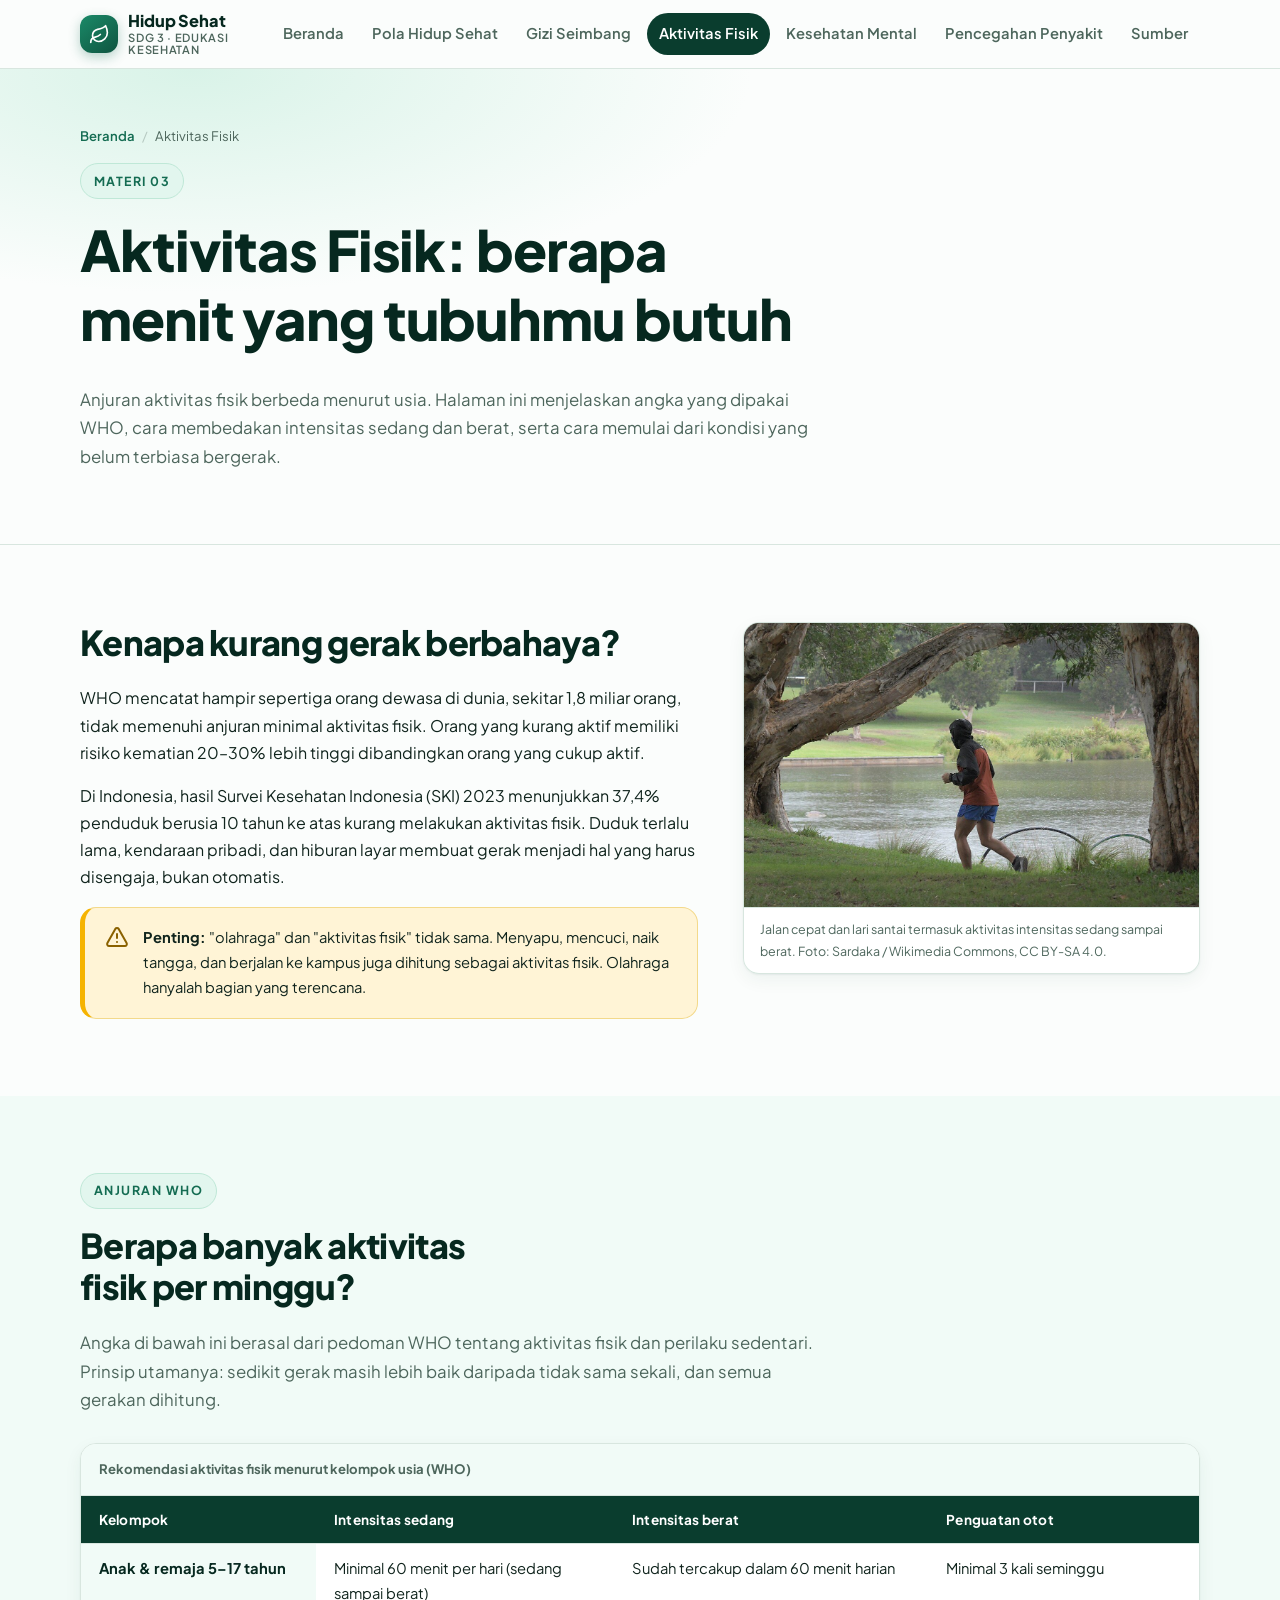
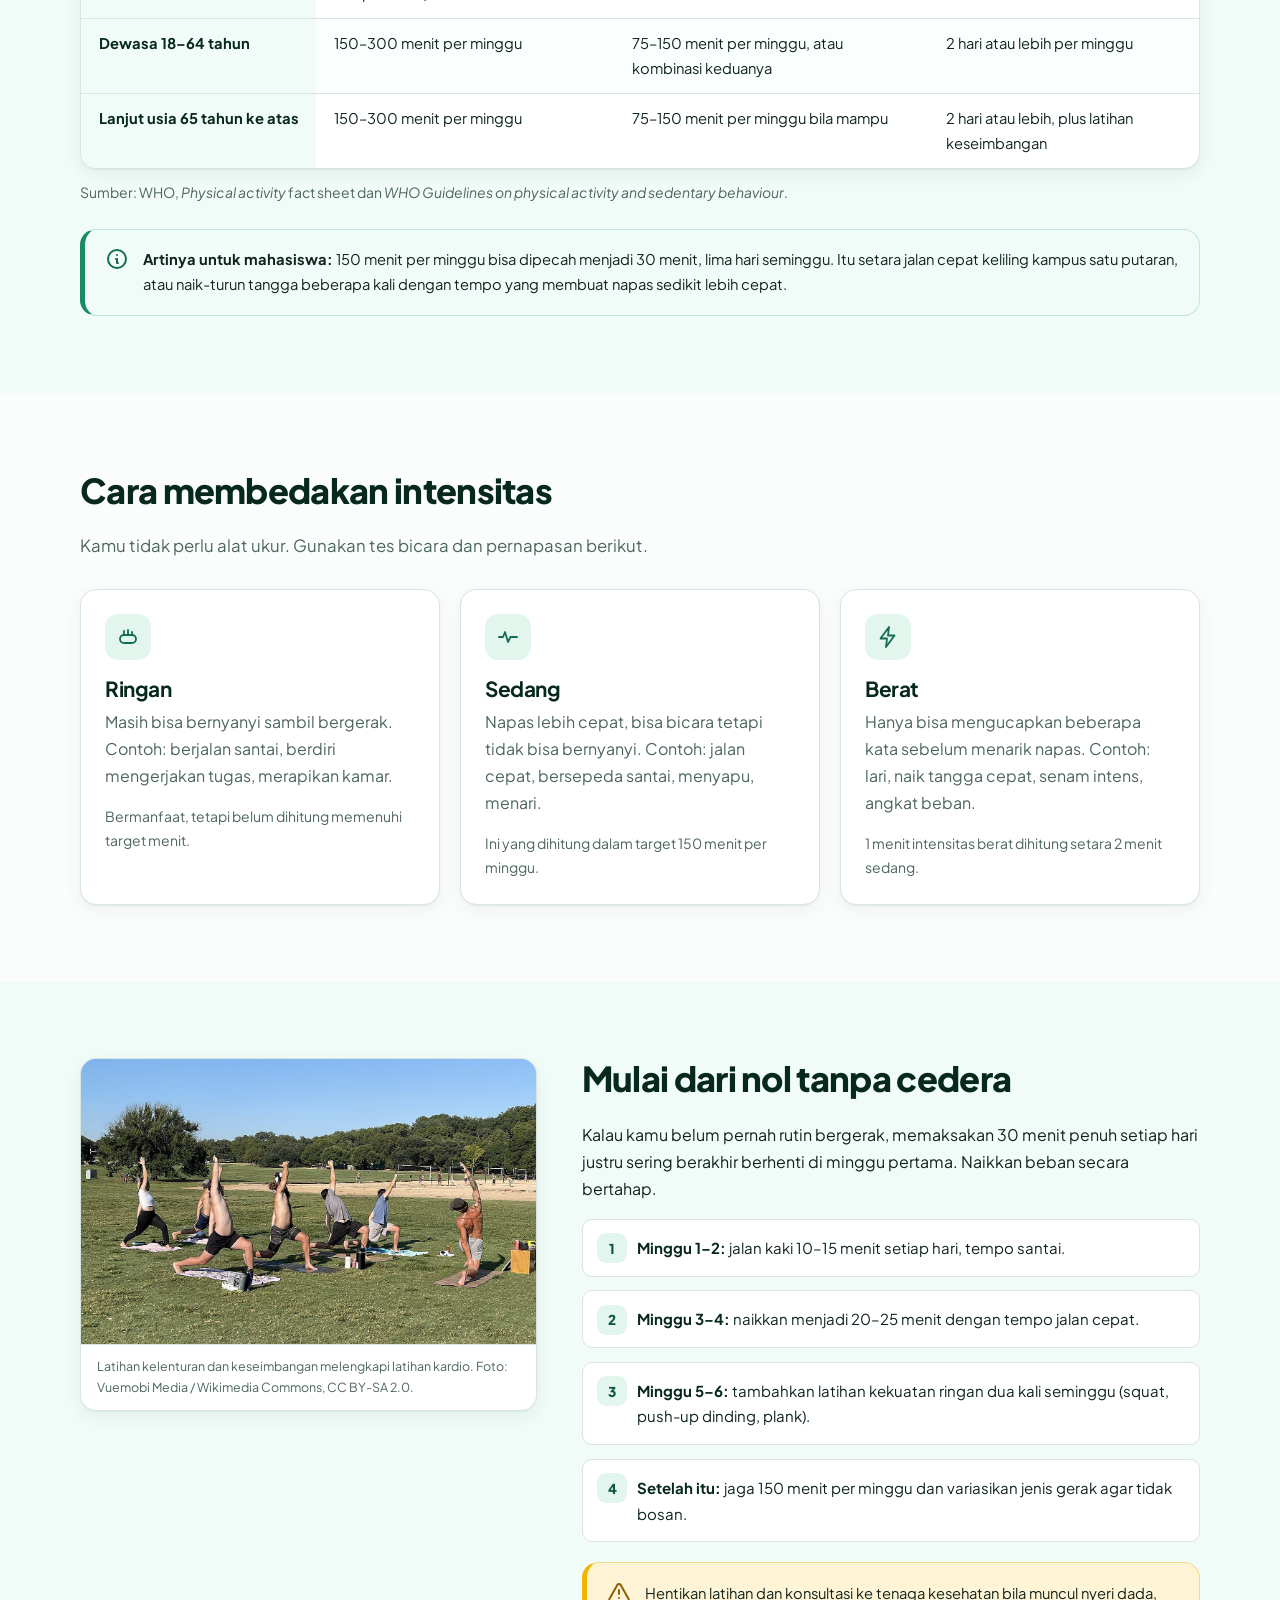
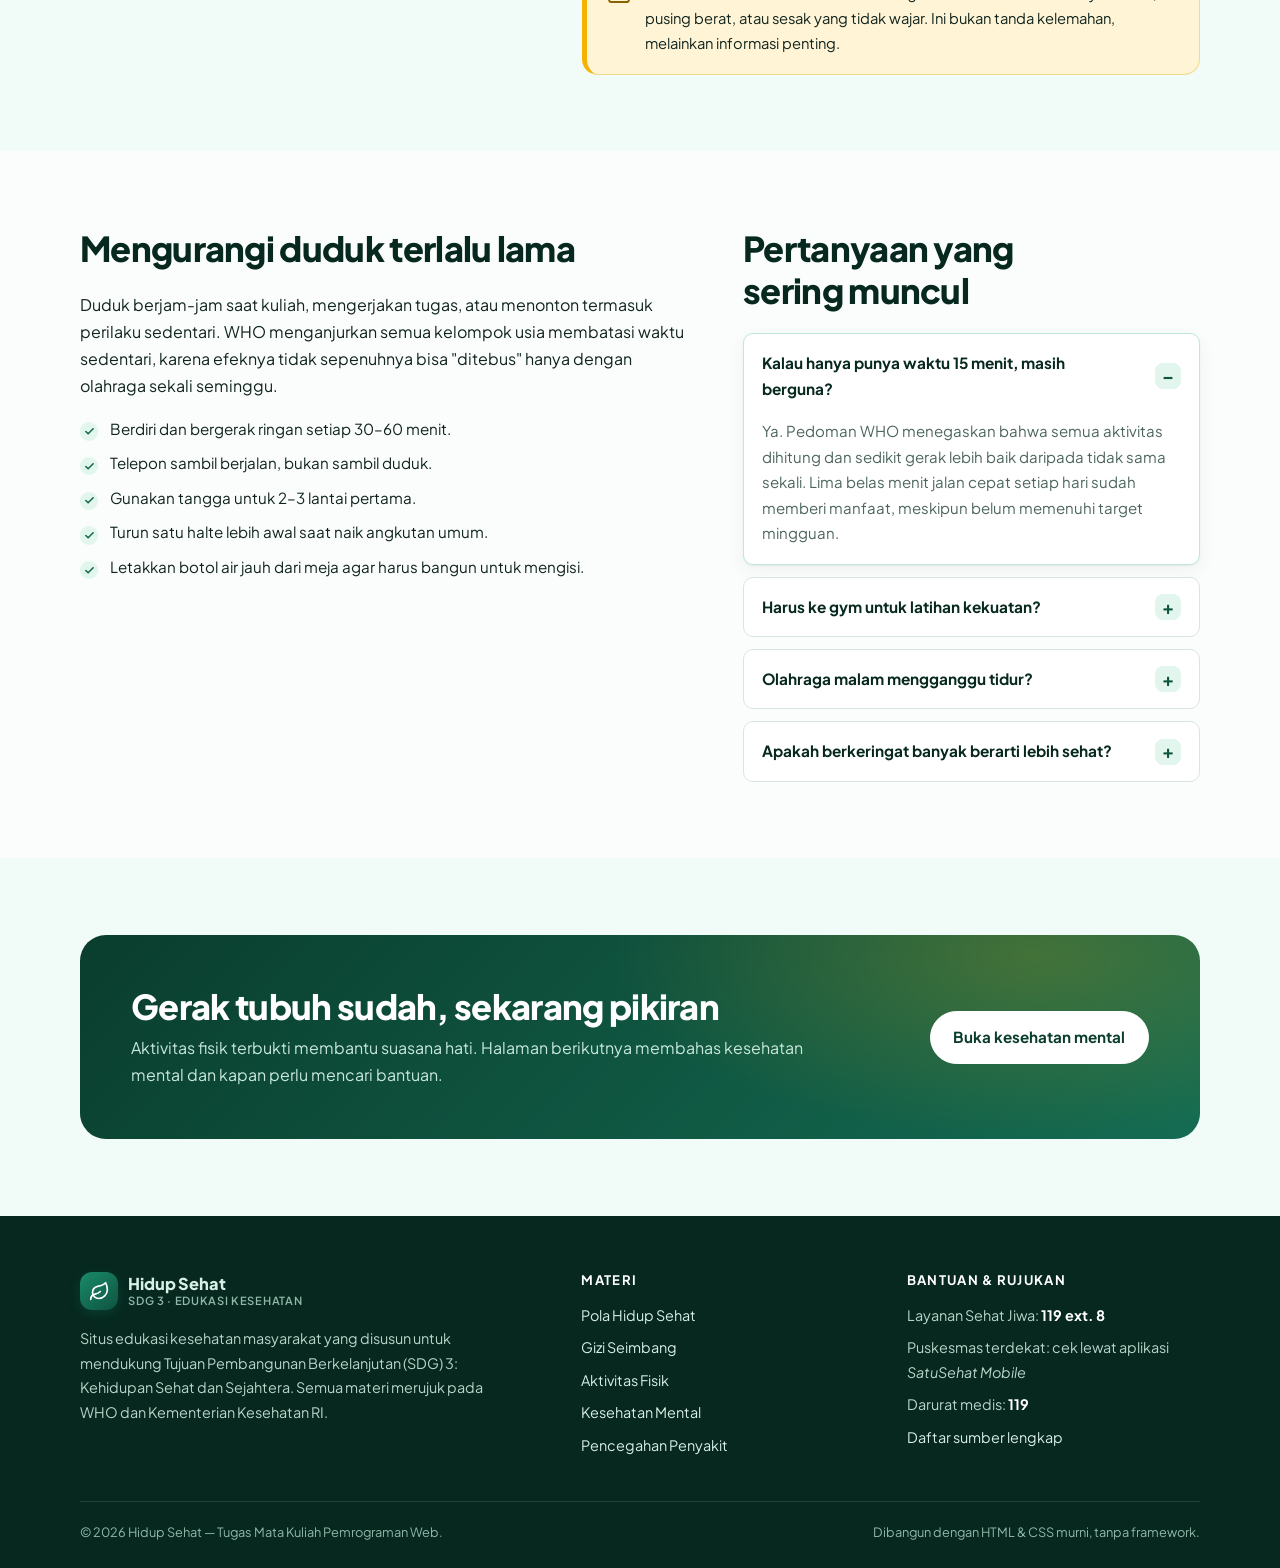
==== aktivitas-fisik.html @ 93ea7c80 "feat: website edukasi kesehatan SDG 3 (7 halaman, HTML+CSS murni)" ====
<!DOCTYPE html>
<html lang="id">
<head>
  <meta charset="utf-8">
  <meta name="viewport" content="width=device-width, initial-scale=1">
  <title>Aktivitas Fisik — Anjuran WHO per Kelompok Usia | Hidup Sehat</title>
  <meta name="description" content="Anjuran aktivitas fisik WHO: 150 menit intensitas sedang per minggu untuk dewasa, 60 menit sehari untuk remaja, cara membedakan intensitas, dan tips mengurangi duduk lama.">
  <meta name="author" content="Kadek Lyradelia Pracili">
  <meta name="theme-color" content="#0a3d2e">
  <link rel="icon" href="assets/favicon.svg" type="image/svg+xml">
  <link rel="preconnect" href="https://fonts.googleapis.com">
  <link rel="preconnect" href="https://fonts.gstatic.com" crossorigin>
  <link href="https://fonts.googleapis.com/css2?family=Plus+Jakarta+Sans:wght@400;600;700;800&display=swap" rel="stylesheet">
  <link rel="stylesheet" href="css/style.css">
</head>
<body>
  <a class="skip-link" href="#konten-utama">Lewati ke konten utama</a>

  <header class="situs-header">
    <div class="container nav">
      <a class="logo" href="index.html">
        <span class="logo-mark"><svg viewBox="0 0 24 24" fill="none" stroke="currentColor" stroke-width="1.9" stroke-linecap="round" stroke-linejoin="round" aria-hidden="true"><path d="M11 20A7 7 0 0 1 9.8 6.1C15.5 5 17 4.48 19 2c1 2 2 4.18 2 8 0 5.5-4.78 10-10 10Z"/><path d="M2 21c0-3 1.85-5.36 5.08-6C9.5 14.52 12 13 13 12"/></svg></span>
        <span>Hidup Sehat<small>SDG 3 · Edukasi Kesehatan</small></span>
      </a>

      <button class="nav-toggle" type="button" aria-expanded="false" aria-controls="menu-utama">
        <svg viewBox="0 0 24 24" fill="none" stroke="currentColor" stroke-width="2" stroke-linecap="round" aria-hidden="true"><path d="M4 7h16M4 12h16M4 17h16"/></svg>
        Menu
      </button>

      <nav aria-label="Navigasi utama">
        <ul class="nav-menu" id="menu-utama">
        <li><a href="index.html">Beranda</a></li>
        <li><a href="pola-hidup-sehat.html">Pola Hidup Sehat</a></li>
        <li><a href="gizi-seimbang.html">Gizi Seimbang</a></li>
        <li><a href="aktivitas-fisik.html" aria-current="page">Aktivitas Fisik</a></li>
        <li><a href="kesehatan-mental.html">Kesehatan Mental</a></li>
        <li><a href="pencegahan-penyakit.html">Pencegahan Penyakit</a></li>
        <li><a href="sumber.html">Sumber</a></li>
        </ul>
      </nav>
    </div>
  </header>

  <main id="konten-utama">
    <section class="kepala-halaman">
      <div class="container">
        <ol class="remah">
          <li><a href="index.html">Beranda</a></li>
          <li>Aktivitas Fisik</li>
        </ol>
        <span class="eyebrow">Materi 03</span>
        <h1>Aktivitas Fisik: berapa menit yang tubuhmu butuh</h1>
        <p class="pimpin">Anjuran aktivitas fisik berbeda menurut usia. Halaman ini menjelaskan angka yang dipakai WHO, cara membedakan intensitas sedang dan berat, serta cara memulai dari kondisi yang belum terbiasa bergerak.</p>
      </div>
    </section>

    <section class="bagian">
      <div class="container dua-kolom">
        <div>
          <h2>Kenapa kurang gerak berbahaya?</h2>
          <p>
            WHO mencatat hampir sepertiga orang dewasa di dunia, sekitar 1,8 miliar
            orang, tidak memenuhi anjuran minimal aktivitas fisik. Orang yang kurang
            aktif memiliki risiko kematian 20&ndash;30% lebih tinggi dibandingkan
            orang yang cukup aktif.
          </p>
          <p>
            Di Indonesia, hasil Survei Kesehatan Indonesia (SKI) 2023 menunjukkan
            37,4% penduduk berusia 10 tahun ke atas kurang melakukan aktivitas
            fisik. Duduk terlalu lama, kendaraan pribadi, dan hiburan layar membuat
            gerak menjadi hal yang harus disengaja, bukan otomatis.
          </p>
          <div class="catatan">
            <span class="catatan-ikon">
              <svg viewBox="0 0 24 24" fill="none" stroke="currentColor" stroke-width="2" stroke-linecap="round" stroke-linejoin="round" aria-hidden="true"><path d="M12 9v4M12 17h.01"/><path d="M10.3 3.9 2.4 18a2 2 0 0 0 1.7 3h15.8a2 2 0 0 0 1.7-3L13.7 3.9a2 2 0 0 0-3.4 0Z"/></svg>
            </span>
            <div>
              <p><strong>Penting:</strong> "olahraga" dan "aktivitas fisik" tidak
              sama. Menyapu, mencuci, naik tangga, dan berjalan ke kampus juga
              dihitung sebagai aktivitas fisik. Olahraga hanyalah bagian yang
              terencana.</p>
            </div>
          </div>
        </div>
        <figure class="gambar-konten">
          <img src="assets/img/aktivitas-hero.jpg" width="1280" height="861" loading="lazy"
               alt="Seorang pelari melintasi jalur taman yang dikelilingi pepohonan">
          <figcaption>Jalan cepat dan lari santai termasuk aktivitas intensitas sedang sampai berat. Foto: Sardaka / Wikimedia Commons, CC BY-SA 4.0.</figcaption>
        </figure>
      </div>
    </section>

    <section class="bagian bagian-alt">
      <div class="container">
        <span class="eyebrow">Anjuran WHO</span>
        <h2 style="max-width:26ch;">Berapa banyak aktivitas fisik per minggu?</h2>
        <p class="pimpin">Angka di bawah ini berasal dari pedoman WHO tentang
        aktivitas fisik dan perilaku sedentari. Prinsip utamanya: sedikit gerak
        masih lebih baik daripada tidak sama sekali, dan semua gerakan dihitung.</p>

        <div class="tabel-bungkus" style="margin-top:1.75rem;">
          <table>
            <caption>Rekomendasi aktivitas fisik menurut kelompok usia (WHO)</caption>
            <thead>
              <tr>
                <th scope="col">Kelompok</th>
                <th scope="col">Intensitas sedang</th>
                <th scope="col">Intensitas berat</th>
                <th scope="col">Penguatan otot</th>
              </tr>
            </thead>
            <tbody>
              <tr>
                <th scope="row">Anak &amp; remaja 5&ndash;17 tahun</th>
                <td data-label="Kelompok">Minimal 60 menit per hari (sedang sampai berat)</td>
                <td data-label="Intensitas sedang">Sudah tercakup dalam 60 menit harian</td>
                <td data-label="Intensitas berat">Minimal 3 kali seminggu</td>
              </tr>
              <tr>
                <th scope="row">Dewasa 18&ndash;64 tahun</th>
                <td data-label="Kelompok">150&ndash;300 menit per minggu</td>
                <td data-label="Intensitas sedang">75&ndash;150 menit per minggu, atau kombinasi keduanya</td>
                <td data-label="Intensitas berat">2 hari atau lebih per minggu</td>
              </tr>
              <tr>
                <th scope="row">Lanjut usia 65 tahun ke atas</th>
                <td data-label="Kelompok">150&ndash;300 menit per minggu</td>
                <td data-label="Intensitas sedang">75&ndash;150 menit per minggu bila mampu</td>
                <td data-label="Intensitas berat">2 hari atau lebih, plus latihan keseimbangan</td>
              </tr>
            </tbody>
          </table>
        </div>
        <p class="kecil polos" style="margin-top:.75rem;">
          Sumber: WHO, <em>Physical activity</em> fact sheet dan <em>WHO Guidelines on
          physical activity and sedentary behaviour</em>.
        </p>

        <div class="catatan catatan-hijau" style="margin-top:1.5rem;">
          <span class="catatan-ikon">
            <svg viewBox="0 0 24 24" fill="none" stroke="currentColor" stroke-width="2" stroke-linecap="round" stroke-linejoin="round" aria-hidden="true"><circle cx="12" cy="12" r="9"/><path d="M12 8h.01M11 12h1v4h1"/></svg>
          </span>
          <div>
            <p><strong>Artinya untuk mahasiswa:</strong> 150 menit per minggu bisa
            dipecah menjadi 30 menit, lima hari seminggu. Itu setara jalan cepat
            keliling kampus satu putaran, atau naik-turun tangga beberapa kali
            dengan tempo yang membuat napas sedikit lebih cepat.</p>
          </div>
        </div>
      </div>
    </section>

    <section class="bagian">
      <div class="container">
        <h2>Cara membedakan intensitas</h2>
        <p class="pimpin">Kamu tidak perlu alat ukur. Gunakan tes bicara dan
        pernapasan berikut.</p>

        <div class="grid grid-3" style="margin-top:1.75rem;">
          <article class="kartu">
            <div class="kartu-ikon">
              <svg viewBox="0 0 24 24" fill="none" stroke="currentColor" stroke-width="1.8" stroke-linecap="round" stroke-linejoin="round" aria-hidden="true"><path d="M4 14a4 4 0 0 1 4-4h8a4 4 0 0 1 0 8H8a4 4 0 0 1-4-4Z"/><path d="M8 10V6M12 10V5M16 10V7"/></svg>
            </div>
            <h3>Ringan</h3>
            <p class="polos">Masih bisa bernyanyi sambil bergerak. Contoh: berjalan
            santai, berdiri mengerjakan tugas, merapikan kamar.</p>
            <p class="kecil polos">Bermanfaat, tetapi belum dihitung memenuhi target menit.</p>
          </article>
          <article class="kartu">
            <div class="kartu-ikon">
              <svg viewBox="0 0 24 24" fill="none" stroke="currentColor" stroke-width="1.8" stroke-linecap="round" stroke-linejoin="round" aria-hidden="true"><path d="M3 12h4l2-5 3 10 2.5-5H21"/></svg>
            </div>
            <h3>Sedang</h3>
            <p class="polos">Napas lebih cepat, bisa bicara tetapi tidak bisa
            bernyanyi. Contoh: jalan cepat, bersepeda santai, menyapu, menari.</p>
            <p class="kecil polos">Ini yang dihitung dalam target 150 menit per minggu.</p>
          </article>
          <article class="kartu">
            <div class="kartu-ikon">
              <svg viewBox="0 0 24 24" fill="none" stroke="currentColor" stroke-width="1.8" stroke-linecap="round" stroke-linejoin="round" aria-hidden="true"><path d="M13 2 4.5 13.5H11l-1 8.5 8.5-11.5H12l1-8.5Z"/></svg>
            </div>
            <h3>Berat</h3>
            <p class="polos">Hanya bisa mengucapkan beberapa kata sebelum menarik
            napas. Contoh: lari, naik tangga cepat, senam intens, angkat beban.</p>
            <p class="kecil polos">1 menit intensitas berat dihitung setara 2 menit sedang.</p>
          </article>
        </div>
      </div>
    </section>

    <section class="bagian bagian-alt">
      <div class="container dua-kolom dua-kolom-balik">
        <div>
          <h2>Mulai dari nol tanpa cedera</h2>
          <p>
            Kalau kamu belum pernah rutin bergerak, memaksakan 30 menit penuh
            setiap hari justru sering berakhir berhenti di minggu pertama. Naikkan
            beban secara bertahap.
          </p>
          <ol class="langkah">
            <li><strong>Minggu 1&ndash;2:</strong> jalan kaki 10&ndash;15 menit setiap hari, tempo santai.</li>
            <li><strong>Minggu 3&ndash;4:</strong> naikkan menjadi 20&ndash;25 menit dengan tempo jalan cepat.</li>
            <li><strong>Minggu 5&ndash;6:</strong> tambahkan latihan kekuatan ringan dua kali seminggu (squat, push-up dinding, plank).</li>
            <li><strong>Setelah itu:</strong> jaga 150 menit per minggu dan variasikan jenis gerak agar tidak bosan.</li>
          </ol>
          <div class="catatan" style="margin-top:1.25rem;">
            <span class="catatan-ikon">
              <svg viewBox="0 0 24 24" fill="none" stroke="currentColor" stroke-width="2" stroke-linecap="round" stroke-linejoin="round" aria-hidden="true"><path d="M12 9v4M12 17h.01"/><path d="M10.3 3.9 2.4 18a2 2 0 0 0 1.7 3h15.8a2 2 0 0 0 1.7-3L13.7 3.9a2 2 0 0 0-3.4 0Z"/></svg>
            </span>
            <div>
              <p>Hentikan latihan dan konsultasi ke tenaga kesehatan bila muncul
              nyeri dada, pusing berat, atau sesak yang tidak wajar. Ini bukan
              tanda kelemahan, melainkan informasi penting.</p>
            </div>
          </div>
        </div>
        <figure class="gambar-konten">
          <img src="assets/img/aktivitas-yoga.jpg" width="1280" height="793" loading="lazy"
               alt="Sekelompok orang mengikuti latihan yoga di taman terbuka">
          <figcaption>Latihan kelenturan dan keseimbangan melengkapi latihan kardio. Foto: Vuemobi Media / Wikimedia Commons, CC BY-SA 2.0.</figcaption>
        </figure>
      </div>
    </section>

    <section class="bagian">
      <div class="container">
        <div class="dua-kolom">
          <div>
            <h2>Mengurangi duduk terlalu lama</h2>
            <p>
              Duduk berjam-jam saat kuliah, mengerjakan tugas, atau menonton
              termasuk perilaku sedentari. WHO menganjurkan semua kelompok usia
              membatasi waktu sedentari, karena efeknya tidak sepenuhnya bisa
              "ditebus" hanya dengan olahraga sekali seminggu.
            </p>
            <ul class="cek">
              <li>Berdiri dan bergerak ringan setiap 30&ndash;60 menit.</li>
              <li>Telepon sambil berjalan, bukan sambil duduk.</li>
              <li>Gunakan tangga untuk 2&ndash;3 lantai pertama.</li>
              <li>Turun satu halte lebih awal saat naik angkutan umum.</li>
              <li>Letakkan botol air jauh dari meja agar harus bangun untuk mengisi.</li>
            </ul>
          </div>
          <div>
            <h2>Pertanyaan yang sering muncul</h2>
            <div class="faq">
              <details open>
                <summary>Kalau hanya punya waktu 15 menit, masih berguna?</summary>
                <div class="detail-isi"><p>Ya. Pedoman WHO menegaskan bahwa semua
                aktivitas dihitung dan sedikit gerak lebih baik daripada tidak sama
                sekali. Lima belas menit jalan cepat setiap hari sudah memberi
                manfaat, meskipun belum memenuhi target mingguan.</p></div>
              </details>
              <details>
                <summary>Harus ke gym untuk latihan kekuatan?</summary>
                <div class="detail-isi"><p>Tidak. Berat badan sendiri sudah cukup:
                squat, push-up dengan lutut di lantai, plank, dan bridge. Yang
                penting adalah melatih kelompok otot besar dua kali seminggu.</p></div>
              </details>
              <details>
                <summary>Olahraga malam mengganggu tidur?</summary>
                <div class="detail-isi"><p>Latihan berat mendekati waktu tidur bisa
                membuat sulit tidur pada sebagian orang. Beri jeda sekitar satu sampai
                dua jam, atau pilih intensitas ringan seperti peregangan.</p></div>
              </details>
              <details>
                <summary>Apakah berkeringat banyak berarti lebih sehat?</summary>
                <div class="detail-isi"><p>Berkeringat adalah cara tubuh mendinginkan
                diri, bukan ukuran keberhasilan latihan. Yang lebih penting adalah
                durasi, intensitas, dan konsistensi.</p></div>
              </details>
            </div>
          </div>
        </div>
      </div>
    </section>

    <section class="bagian bagian-alt">
      <div class="container">
        <div class="ajakan">
          <div>
            <h2>Gerak tubuh sudah, sekarang pikiran</h2>
            <p>Aktivitas fisik terbukti membantu suasana hati. Halaman berikutnya
            membahas kesehatan mental dan kapan perlu mencari bantuan.</p>
          </div>
          <a class="tombol tombol-garis" href="kesehatan-mental.html">Buka kesehatan mental</a>
        </div>
      </div>
    </section>

  </main>

  <footer class="situs-footer">
    <div class="container">
      <div class="footer-grid">
        <div>
          <a class="logo footer-logo" href="index.html">
            <span class="logo-mark"><svg viewBox="0 0 24 24" fill="none" stroke="currentColor" stroke-width="1.9" stroke-linecap="round" stroke-linejoin="round" aria-hidden="true"><path d="M11 20A7 7 0 0 1 9.8 6.1C15.5 5 17 4.48 19 2c1 2 2 4.18 2 8 0 5.5-4.78 10-10 10Z"/><path d="M2 21c0-3 1.85-5.36 5.08-6C9.5 14.52 12 13 13 12"/></svg></span>
            <span>Hidup Sehat<small>SDG 3 · Edukasi Kesehatan</small></span>
          </a>
          <p style="margin-top:1rem;max-width:38ch;">
            Situs edukasi kesehatan masyarakat yang disusun untuk mendukung
            Tujuan Pembangunan Berkelanjutan (SDG) 3: Kehidupan Sehat dan
            Sejahtera. Semua materi merujuk pada WHO dan Kementerian Kesehatan RI.
          </p>
        </div>
        <div>
          <h3>Materi</h3>
          <ul>
            <li><a href="pola-hidup-sehat.html">Pola Hidup Sehat</a></li>
            <li><a href="gizi-seimbang.html">Gizi Seimbang</a></li>
            <li><a href="aktivitas-fisik.html">Aktivitas Fisik</a></li>
            <li><a href="kesehatan-mental.html">Kesehatan Mental</a></li>
            <li><a href="pencegahan-penyakit.html">Pencegahan Penyakit</a></li>
          </ul>
        </div>
        <div>
          <h3>Bantuan &amp; Rujukan</h3>
          <ul>
            <li>Layanan Sehat Jiwa: <strong style="color:#fff;">119 ext. 8</strong></li>
            <li>Puskesmas terdekat: cek lewat aplikasi <em>SatuSehat Mobile</em></li>
            <li>Darurat medis: <strong style="color:#fff;">119</strong></li>
            <li><a href="sumber.html">Daftar sumber lengkap</a></li>
          </ul>
        </div>
      </div>
      <div class="footer-bawah">
        <span>&copy; 2026 Hidup Sehat — Tugas Mata Kuliah Pemrograman Web.</span>
        <span>Dibangun dengan HTML &amp; CSS murni, tanpa framework.</span>
      </div>
    </div>
  </footer>

  <script src="js/main.js"></script>
</body>
</html>
---- css/style.css ----
/* ==========================================================================
   SDG 3 — Hidup Sehat | Edukasi Kesehatan Masyarakat
   style.css — satu-satunya stylesheet untuk seluruh halaman
   Dibuat dengan CSS murni (tanpa framework). Mobile-first, responsive.
   ========================================================================== */

/* ---------- 1. Variabel warna & ukuran ---------- */
:root {
  --hijau-950: #06281f;
  --hijau-900: #0a3d2e;
  --hijau-800: #0f5440;
  --hijau-700: #146c52;
  --hijau-600: #1a8a68;
  --hijau-500: #22a97e;
  --hijau-200: #bfe8d7;
  --hijau-100: #e2f6ee;
  --hijau-50:  #f1fbf7;

  --kuning:    #f5b301;
  --kuning-muda: #fff4d6;
  --merah:     #c2410c;

  --teks:      #10241d;
  --teks-lembut: #4d665c;
  --garis:     #d8e6df;
  --putih:     #ffffff;
  --bg:        #fbfdfc;

  --radius-sm: 10px;
  --radius:    16px;
  --radius-lg: 26px;

  --bayang-1: 0 1px 2px rgba(10, 61, 46, .06), 0 6px 18px rgba(10, 61, 46, .06);
  --bayang-2: 0 10px 30px rgba(10, 61, 46, .12);

  --lebar: 1120px;
  --transisi: 180ms ease;

  --font: "Plus Jakarta Sans", system-ui, -apple-system, "Segoe UI", Roboto,
          "Helvetica Neue", Arial, sans-serif;
}

/* ---------- 2. Reset ringan ---------- */
*,
*::before,
*::after { box-sizing: border-box; }

html { scroll-behavior: smooth; }

body {
  margin: 0;
  font-family: var(--font);
  font-size: 1rem;
  line-height: 1.7;
  color: var(--teks);
  background: var(--bg);
  -webkit-font-smoothing: antialiased;
}

img,
svg { display: block; max-width: 100%; }

img { height: auto; }

a { color: var(--hijau-700); text-decoration-thickness: 1px; text-underline-offset: 3px; }
a:hover { color: var(--hijau-900); }

h1, h2, h3, h4 {
  line-height: 1.22;
  margin: 0 0 .6em;
  color: var(--hijau-950);
  letter-spacing: -0.02em;
  text-wrap: balance;
}

h1 { font-size: clamp(2rem, 1.35rem + 3.2vw, 3.5rem); font-weight: 800; }
h2 { font-size: clamp(1.5rem, 1.15rem + 1.5vw, 2.15rem); font-weight: 800; }
h3 { font-size: clamp(1.1rem, 1rem + .5vw, 1.3rem); font-weight: 700; }
h4 { font-size: 1rem; font-weight: 700; }

p { margin: 0 0 1em; }

ul, ol { margin: 0 0 1em; padding-left: 1.25em; }
li { margin-bottom: .45em; }

/* ---------- 3. Utilitas ---------- */
.container {
  width: min(100% - 2.5rem, var(--lebar));
  margin-inline: auto;
}

.container-sempit { width: min(100% - 2.5rem, 760px); margin-inline: auto; }

.bagian { padding: clamp(3rem, 6vw, 5.5rem) 0; }
.bagian-alt { background: var(--hijau-50); }

.tengah { text-align: center; }

/* teks untuk pembaca layar saja (tetap ada untuk struktur heading) */
.sr-only {
  position: absolute;
  width: 1px;
  height: 1px;
  padding: 0;
  margin: -1px;
  overflow: hidden;
  clip: rect(0, 0, 0, 0);
  white-space: nowrap;
  border: 0;
}

.eyebrow {
  display: inline-flex;
  align-items: center;
  gap: .5rem;
  font-size: .78rem;
  font-weight: 700;
  letter-spacing: .12em;
  text-transform: uppercase;
  color: var(--hijau-700);
  background: var(--hijau-100);
  border: 1px solid var(--hijau-200);
  padding: .4rem .8rem;
  border-radius: 999px;
  margin-bottom: 1rem;
}

.pimpin { max-width: 62ch; color: var(--teks-lembut); font-size: 1.05rem; }
.tengah .pimpin { margin-inline: auto; }

.polos { color: var(--teks-lembut); }
.kecil { font-size: .875rem; }

/* tautan lewati navigasi untuk pengguna keyboard */
.skip-link {
  position: absolute;
  left: -9999px;
  top: 0;
  background: var(--hijau-900);
  color: #fff;
  padding: .75rem 1.25rem;
  border-radius: 0 0 var(--radius-sm) 0;
  z-index: 200;
  font-weight: 600;
}
.skip-link:focus { left: 0; color: #fff; }

:focus-visible {
  outline: 3px solid var(--hijau-500);
  outline-offset: 2px;
  border-radius: 4px;
}

/* ---------- 4. Header & navigasi ---------- */
.situs-header {
  position: sticky;
  top: 0;
  z-index: 100;
  background: rgba(251, 253, 252, .88);
  backdrop-filter: blur(12px);
  -webkit-backdrop-filter: blur(12px);
  border-bottom: 1px solid var(--garis);
}

.nav {
  display: flex;
  align-items: center;
  justify-content: space-between;
  gap: 1rem;
  min-height: 68px;
}

.logo {
  display: inline-flex;
  align-items: center;
  gap: .65rem;
  font-weight: 800;
  font-size: 1.02rem;
  color: var(--hijau-950);
  text-decoration: none;
  letter-spacing: -0.01em;
  line-height: 1.15;
}
.logo:hover { color: var(--hijau-700); }

.logo-mark {
  width: 38px;
  height: 38px;
  flex: 0 0 38px;
  display: grid;
  place-items: center;
  border-radius: 12px;
  background: linear-gradient(140deg, var(--hijau-600), var(--hijau-800));
  color: #fff;
  box-shadow: 0 4px 12px rgba(20, 108, 82, .3);
}
.logo-mark svg { width: 21px; height: 21px; }
.logo span small {
  display: block;
  font-size: .7rem;
  font-weight: 600;
  letter-spacing: .06em;
  text-transform: uppercase;
  color: var(--teks-lembut);
}

.nav-toggle {
  display: none;
  align-items: center;
  gap: .5rem;
  background: var(--putih);
  border: 1px solid var(--garis);
  color: var(--hijau-900);
  font: inherit;
  font-size: .9rem;
  font-weight: 700;
  padding: .5rem .85rem;
  border-radius: 999px;
  cursor: pointer;
}
.nav-toggle:hover { border-color: var(--hijau-500); }
.nav-toggle svg { width: 18px; height: 18px; }

.nav-menu {
  display: flex;
  align-items: center;
  gap: .25rem;
  list-style: none;
  margin: 0;
  padding: 0;
}
.nav-menu li { margin: 0; }

.nav-menu a {
  display: block;
  padding: .5rem .75rem;
  white-space: nowrap;
  border-radius: 999px;
  font-size: .92rem;
  font-weight: 600;
  color: var(--teks-lembut);
  text-decoration: none;
  transition: background var(--transisi), color var(--transisi);
}
.nav-menu a:hover { background: var(--hijau-100); color: var(--hijau-900); }

.nav-menu a[aria-current="page"] {
  background: var(--hijau-900);
  color: #fff;
}
.nav-menu a[aria-current="page"]:hover { background: var(--hijau-800); color: #fff; }

/* ---------- 5. Hero ---------- */
.hero {
  position: relative;
  overflow: hidden;
  background:
    radial-gradient(900px 420px at 12% -10%, #d8f3e7 0%, rgba(216, 243, 231, 0) 70%),
    radial-gradient(700px 380px at 92% 0%, #fdf0cc 0%, rgba(253, 240, 204, 0) 65%),
    var(--bg);
  border-bottom: 1px solid var(--garis);
}

.hero-dalam {
  display: grid;
  grid-template-columns: 1.05fr .95fr;
  gap: clamp(2rem, 4vw, 3.5rem);
  align-items: center;
  padding: clamp(2.5rem, 5vw, 4.5rem) 0 clamp(3rem, 6vw, 5rem);
}

.hero h1 { margin-bottom: .5em; }
.hero h1 em {
  font-style: normal;
  color: var(--hijau-600);
  position: relative;
  white-space: nowrap;
}
.hero h1 em::after {
  content: "";
  position: absolute;
  left: 0; right: 0; bottom: .06em;
  height: .28em;
  background: var(--kuning);
  opacity: .45;
  border-radius: 3px;
  z-index: -1;
}

.hero p.lead {
  font-size: clamp(1rem, .95rem + .35vw, 1.15rem);
  color: var(--teks-lembut);
  max-width: 54ch;
}

.hero-aksi {
  display: flex;
  flex-wrap: wrap;
  gap: .75rem;
  margin-top: 1.75rem;
}

.hero-gambar {
  position: relative;
  border-radius: var(--radius-lg);
  overflow: hidden;
  box-shadow: var(--bayang-2);
  aspect-ratio: 4 / 3.4;
  background: var(--hijau-100);
}
.hero-gambar img {
  width: 100%;
  height: 100%;
  object-fit: cover;
}
.hero-gambar figcaption {
  position: absolute;
  left: 0; right: 0; bottom: 0;
  padding: 2.5rem 1rem .7rem;
  font-size: .7rem;
  color: rgba(255, 255, 255, .92);
  background: linear-gradient(to top, rgba(6, 40, 31, .78), rgba(6, 40, 31, 0));
}

.lencana-sdg {
  position: absolute;
  top: 1rem;
  left: 1rem;
  display: inline-flex;
  align-items: center;
  gap: .5rem;
  background: rgba(255, 255, 255, .94);
  color: var(--hijau-900);
  font-size: .78rem;
  font-weight: 800;
  letter-spacing: .04em;
  padding: .45rem .8rem;
  border-radius: 999px;
  box-shadow: var(--bayang-1);
}
.lencana-sdg b { color: var(--hijau-600); font-size: .95rem; }

/* ---------- 6. Tombol ---------- */
.tombol {
  display: inline-flex;
  align-items: center;
  justify-content: center;
  gap: .5rem;
  padding: .8rem 1.4rem;
  border-radius: 999px;
  font-size: .95rem;
  font-weight: 700;
  text-decoration: none;
  border: 1px solid transparent;
  cursor: pointer;
  transition: transform var(--transisi), background var(--transisi),
              box-shadow var(--transisi), color var(--transisi);
}
.tombol:hover { transform: translateY(-1px); }

.tombol-utama {
  background: var(--hijau-700);
  color: #fff;
  box-shadow: 0 6px 16px rgba(20, 108, 82, .28);
}
.tombol-utama:hover { background: var(--hijau-900); color: #fff; }

.tombol-garis {
  background: var(--putih);
  color: var(--hijau-900);
  border-color: var(--garis);
}
.tombol-garis:hover { border-color: var(--hijau-500); color: var(--hijau-900); }

.tombol svg { width: 17px; height: 17px; }

/* ---------- 7. Kartu ---------- */
.grid {
  display: grid;
  gap: 1.25rem;
}
.grid-2 { grid-template-columns: repeat(auto-fit, minmax(280px, 1fr)); }
.grid-3 { grid-template-columns: repeat(auto-fit, minmax(255px, 1fr)); }
.grid-4 { grid-template-columns: repeat(auto-fit, minmax(220px, 1fr)); }
/* enam kartu: paksa 3 kolom agar baris kedua tidak menggantung */
.grid-pilar { grid-template-columns: repeat(auto-fit, minmax(290px, 1fr)); }
@media (min-width: 1000px) {
  .grid-pilar { grid-template-columns: repeat(3, 1fr); }
}

.kartu {
  background: var(--putih);
  border: 1px solid var(--garis);
  border-radius: var(--radius);
  padding: 1.5rem;
  box-shadow: var(--bayang-1);
  transition: transform var(--transisi), box-shadow var(--transisi),
              border-color var(--transisi);
}
.kartu h3 { margin-bottom: .4rem; }
.kartu p:last-child { margin-bottom: 0; }

.kartu-tautan:hover {
  transform: translateY(-3px);
  box-shadow: var(--bayang-2);
  border-color: var(--hijau-200);
}

.kartu-ikon {
  width: 46px;
  height: 46px;
  display: grid;
  place-items: center;
  border-radius: 13px;
  background: var(--hijau-100);
  color: var(--hijau-700);
  margin-bottom: 1rem;
}
.kartu-ikon svg { width: 24px; height: 24px; }

.kartu-nomor {
  display: inline-grid;
  place-items: center;
  width: 34px;
  height: 34px;
  border-radius: 10px;
  background: var(--hijau-900);
  color: #fff;
  font-size: .9rem;
  font-weight: 800;
  margin-bottom: .9rem;
}

.kartu a.tautan-kartu {
  font-weight: 700;
  text-decoration: none;
  display: inline-flex;
  align-items: center;
  gap: .35rem;
  margin-top: .75rem;
  font-size: .92rem;
}
.kartu a.tautan-kartu::after { content: "→"; transition: transform var(--transisi); }
.kartu a.tautan-kartu:hover::after { transform: translateX(3px); }

/* kartu sorotan (highlight) */
.kartu-sorot {
  background: linear-gradient(150deg, var(--hijau-900), var(--hijau-700));
  border-color: transparent;
  color: #d9f2e7;
}
.kartu-sorot h3, .kartu-sorot h4 { color: #fff; }
.kartu-sorot .kartu-ikon { background: rgba(255, 255, 255, .16); color: #fff; }
.kartu-sorot a { color: #fff; }

/* ---------- 8. Statistik ---------- */
.statistik {
  display: grid;
  grid-template-columns: repeat(auto-fit, minmax(190px, 1fr));
  gap: 1px;
  background: var(--garis);
  border: 1px solid var(--garis);
  border-radius: var(--radius);
  overflow: hidden;
}
.statistik div {
  background: var(--putih);
  padding: 1.5rem 1.25rem;
}
.statistik .angka {
  display: block;
  font-size: clamp(1.7rem, 1.3rem + 1.6vw, 2.4rem);
  font-weight: 800;
  color: var(--hijau-700);
  letter-spacing: -0.03em;
  line-height: 1.1;
  margin-bottom: .3rem;
}
.statistik p { margin: 0; font-size: .88rem; color: var(--teks-lembut); }

/* ---------- 9. Gambar dalam konten ---------- */
.gambar-konten {
  margin: 0;
  border-radius: var(--radius);
  overflow: hidden;
  border: 1px solid var(--garis);
  background: var(--hijau-100);
  box-shadow: var(--bayang-1);
}
.gambar-konten img {
  width: 100%;
  aspect-ratio: 16 / 10;
  object-fit: cover;
}
.gambar-konten figcaption {
  padding: .7rem 1rem;
  font-size: .78rem;
  color: var(--teks-lembut);
  background: var(--putih);
  border-top: 1px solid var(--garis);
}

.dua-kolom {
  display: grid;
  grid-template-columns: 1.15fr .85fr;
  gap: clamp(1.5rem, 3.5vw, 3rem);
  align-items: start;
}
.dua-kolom-balik { grid-template-columns: .85fr 1.15fr; }
.dua-kolom-balik > figure { order: -1; }

/* ---------- 10. Tabel ---------- */
.tabel-bungkus {
  overflow-x: auto;
  border: 1px solid var(--garis);
  border-radius: var(--radius);
  background: var(--putih);
  box-shadow: var(--bayang-1);
  -webkit-overflow-scrolling: touch;
}

table {
  width: 100%;
  border-collapse: collapse;
  font-size: .92rem;
  min-width: 520px;
}

caption {
  caption-side: top;
  text-align: left;
  padding: .9rem 1.1rem;
  font-size: .82rem;
  font-weight: 700;
  color: var(--teks-lembut);
  background: var(--hijau-50);
  border-bottom: 1px solid var(--garis);
}

thead th {
  background: var(--hijau-900);
  color: #fff;
  text-align: left;
  font-weight: 700;
  font-size: .85rem;
  letter-spacing: .02em;
  padding: .75rem 1.1rem;
  white-space: nowrap;
}

tbody th,
tbody td {
  padding: .75rem 1.1rem;
  border-top: 1px solid var(--garis);
  vertical-align: top;
  text-align: left;
}
tbody th {
  font-weight: 700;
  color: var(--hijau-950);
  background: var(--hijau-50);
  white-space: nowrap;
}
tbody tr:nth-child(even) td { background: #fafefc; }

/* ---------- 11. Kotak catatan ---------- */
.catatan {
  display: flex;
  gap: .9rem;
  padding: 1.1rem 1.25rem;
  border-radius: var(--radius);
  background: var(--kuning-muda);
  border: 1px solid #f3d98b;
  border-left: 5px solid var(--kuning);
  font-size: .92rem;
}
.catatan p:last-child { margin-bottom: 0; }
.catatan-ikon {
  flex: 0 0 24px;
  width: 24px; height: 24px;
  color: #8a6100;
}
.catatan-ikon svg { width: 100%; height: 100%; }

.catatan-hijau {
  background: var(--hijau-50);
  border-color: var(--hijau-200);
  border-left-color: var(--hijau-600);
}
.catatan-hijau .catatan-ikon { color: var(--hijau-700); }

/* ---------- 12. Langkah bernomor ---------- */
.langkah {
  list-style: none;
  counter-reset: langkah;
  padding: 0;
  margin: 0;
  display: grid;
  gap: .85rem;
}
.langkah li {
  counter-increment: langkah;
  position: relative;
  padding: .95rem 1.1rem .95rem 3.4rem;
  background: var(--putih);
  border: 1px solid var(--garis);
  border-radius: var(--radius-sm);
  margin: 0;
  font-size: .94rem;
}
.langkah li::before {
  content: counter(langkah);
  position: absolute;
  left: .9rem;
  top: .85rem;
  width: 30px; height: 30px;
  display: grid;
  place-items: center;
  border-radius: 9px;
  background: var(--hijau-100);
  color: var(--hijau-800);
  font-weight: 800;
  font-size: .85rem;
}
.langkah li strong { color: var(--hijau-950); }
/* daftar lanjutan: nomor mulai dari 4 karena counter di-reset per daftar */
.langkah.lanjut { counter-reset: langkah 3; }

/* ---------- 13. Daftar centang ---------- */
.cek {
  list-style: none;
  padding: 0;
  margin: 0 0 1.25rem;
  display: grid;
  gap: .55rem;
}
.cek li {
  position: relative;
  padding-left: 1.9rem;
  margin: 0;
  font-size: .95rem;
}
.cek li::before {
  content: "";
  position: absolute;
  left: 0;
  top: .45em;
  width: 1.15rem;
  height: 1.15rem;
  border-radius: 50%;
  background: var(--hijau-100) url("data:image/svg+xml,%3Csvg xmlns='http://www.w3.org/2000/svg' viewBox='0 0 24 24' fill='none' stroke='%23146c52' stroke-width='3.5' stroke-linecap='round' stroke-linejoin='round'%3E%3Cpolyline points='20 6 9 17 4 12'/%3E%3C/svg%3E") center / .7rem no-repeat;
}

/* ---------- 14. Accordion (details) ---------- */
.faq { display: grid; gap: .75rem; }

details {
  background: var(--putih);
  border: 1px solid var(--garis);
  border-radius: var(--radius-sm);
  padding: 0;
  overflow: hidden;
}
details[open] { border-color: var(--hijau-200); box-shadow: var(--bayang-1); }

summary {
  cursor: pointer;
  padding: 1rem 1.15rem;
  font-weight: 700;
  color: var(--hijau-950);
  list-style: none;
  display: flex;
  align-items: center;
  justify-content: space-between;
  gap: 1rem;
  font-size: .96rem;
}
summary::-webkit-details-marker { display: none; }
summary::after {
  content: "+";
  flex: 0 0 auto;
  width: 26px; height: 26px;
  display: grid;
  place-items: center;
  border-radius: 8px;
  background: var(--hijau-100);
  color: var(--hijau-800);
  font-size: 1.15rem;
  line-height: 1;
  transition: transform var(--transisi);
}
details[open] summary::after { content: "–"; }
summary:hover { background: var(--hijau-50); }

.detail-isi {
  padding: 0 1.15rem 1.15rem;
  font-size: .94rem;
  color: var(--teks-lembut);
}
.detail-isi p:last-child { margin-bottom: 0; }

/* ---------- 15. Pita ajakan (CTA) ---------- */
.ajakan {
  background:
    radial-gradient(600px 260px at 85% 10%, rgba(245, 179, 1, .22), transparent 70%),
    linear-gradient(135deg, var(--hijau-900), var(--hijau-700));
  color: #dff5ec;
  border-radius: var(--radius-lg);
  padding: clamp(2rem, 4vw, 3.25rem);
  display: grid;
  grid-template-columns: 1.4fr auto;
  gap: 1.75rem;
  align-items: center;
}
.ajakan h2 { color: #fff; margin-bottom: .35rem; }
.ajakan p { margin: 0; color: #c8e8dc; max-width: 56ch; }
.ajakan .tombol-garis { background: #fff; border-color: #fff; }

/* ---------- 16. Footer ---------- */
.situs-footer {
  background: var(--hijau-950);
  color: #b9d5ca;
  padding: clamp(2.5rem, 5vw, 3.5rem) 0 1.5rem;
  font-size: .9rem;
}
.situs-footer a { color: #d8efe6; text-decoration: none; }
.situs-footer a:hover { color: #fff; text-decoration: underline; }
.situs-footer h3 {
  color: #fff;
  font-size: .82rem;
  text-transform: uppercase;
  letter-spacing: .1em;
  margin-bottom: .9rem;
}
.footer-grid {
  display: grid;
  grid-template-columns: 1.6fr 1fr 1fr;
  gap: 2rem;
}
.footer-grid ul { list-style: none; padding: 0; margin: 0; }
.footer-grid li { margin-bottom: .5rem; }
.footer-logo { color: #fff; }
.footer-logo span small { color: #8fb8a9; }
.footer-bawah {
  margin-top: 2.25rem;
  padding-top: 1.25rem;
  border-top: 1px solid rgba(255, 255, 255, .12);
  display: flex;
  flex-wrap: wrap;
  gap: .75rem;
  justify-content: space-between;
  font-size: .8rem;
  color: #8fb8a9;
}

/* ---------- 17. Kepala halaman dalam ---------- */
.kepala-halaman {
  background:
    radial-gradient(800px 320px at 15% 0%, #d9f3e8 0%, rgba(217, 243, 232, 0) 70%),
    var(--bg);
  border-bottom: 1px solid var(--garis);
  padding: clamp(2.25rem, 4.5vw, 3.5rem) 0;
}
.kepala-halaman h1 { max-width: 22ch; }

.remah {
  display: flex;
  flex-wrap: wrap;
  align-items: center;
  gap: .45rem;
  list-style: none;
  padding: 0;
  margin: 0 0 1rem;
  font-size: .82rem;
  color: var(--teks-lembut);
}
.remah li { margin: 0; display: inline-flex; align-items: center; gap: .45rem; }
.remah li + li::before { content: "/"; color: #b6c9c1; }
.remah a { text-decoration: none; font-weight: 600; }
.remah a:hover { text-decoration: underline; }

/* ---------- 18. Responsif ---------- */
@media (max-width: 1040px) {
  .hero-dalam { grid-template-columns: 1fr; }
  .hero-gambar { aspect-ratio: 16 / 10; order: -1; }
  .dua-kolom,
  .dua-kolom-balik { grid-template-columns: 1fr; }
  .dua-kolom-balik > figure { order: 0; }
  .ajakan { grid-template-columns: 1fr; }
  .footer-grid { grid-template-columns: 1fr 1fr; }
  .footer-grid > div:first-child { grid-column: 1 / -1; }

  .nav-toggle { display: inline-flex; }

  .nav-menu {
    position: absolute;
    top: 100%;
    left: 0;
    right: 0;
    flex-direction: column;
    align-items: stretch;
    gap: .15rem;
    background: var(--putih);
    border-bottom: 1px solid var(--garis);
    box-shadow: var(--bayang-2);
    padding: .75rem 1.25rem 1.25rem;
    display: none;
  }
  .nav-menu.buka { display: flex; }
  .nav-menu a { padding: .7rem .9rem; border-radius: var(--radius-sm); }
  .nav-menu a[aria-current="page"] { border-radius: var(--radius-sm); }
}

@media (max-width: 560px) {
  .container,
  .container-sempit { width: min(100% - 1.75rem, var(--lebar)); }
  .footer-grid { grid-template-columns: 1fr; }
  .hero-aksi .tombol { width: 100%; }
  .kartu { padding: 1.25rem; }
  .statistik div { padding: 1.15rem 1rem; }
  .logo span small { display: none; }

  /* tabel di layar kecil: tiap baris jadi kartu bertumpuk */
  table { min-width: 0; }
  table, tbody, tr, th, td { display: block; width: 100%; }
  thead { display: none; }
  tbody tr {
    padding: .35rem 0 .85rem;
    border-top: 1px solid var(--garis);
  }
  tbody tr:first-child { border-top: 0; }
  tbody th,
  tbody td {
    border: 0;
    padding: .3rem 1rem;
    background: transparent !important;
    white-space: normal;
  }
  tbody th {
    font-size: .78rem;
    text-transform: uppercase;
    letter-spacing: .05em;
    color: var(--hijau-700);
  }
  tbody td::before {
    content: attr(data-label);
    display: block;
    font-size: .72rem;
    font-weight: 700;
    text-transform: uppercase;
    letter-spacing: .05em;
    color: var(--teks-lembut);
    margin-bottom: .1rem;
  }
  caption { border-bottom: 0; }
}

/* ---------- 19. Hormati preferensi gerak minimal ---------- */
@media (prefers-reduced-motion: reduce) {
  html { scroll-behavior: auto; }
  *,
  *::before,
  *::after {
    animation-duration: .01ms !important;
    transition-duration: .01ms !important;
  }
}

/* ---------- 20. Cetak ---------- */
@media print {
  .situs-header, .ajakan, .nav-toggle, .situs-footer { display: none; }
  body { background: #fff; color: #000; }
  .kartu, .tabel-bungkus { box-shadow: none; border-color: #999; }
  a { color: #000; }
}
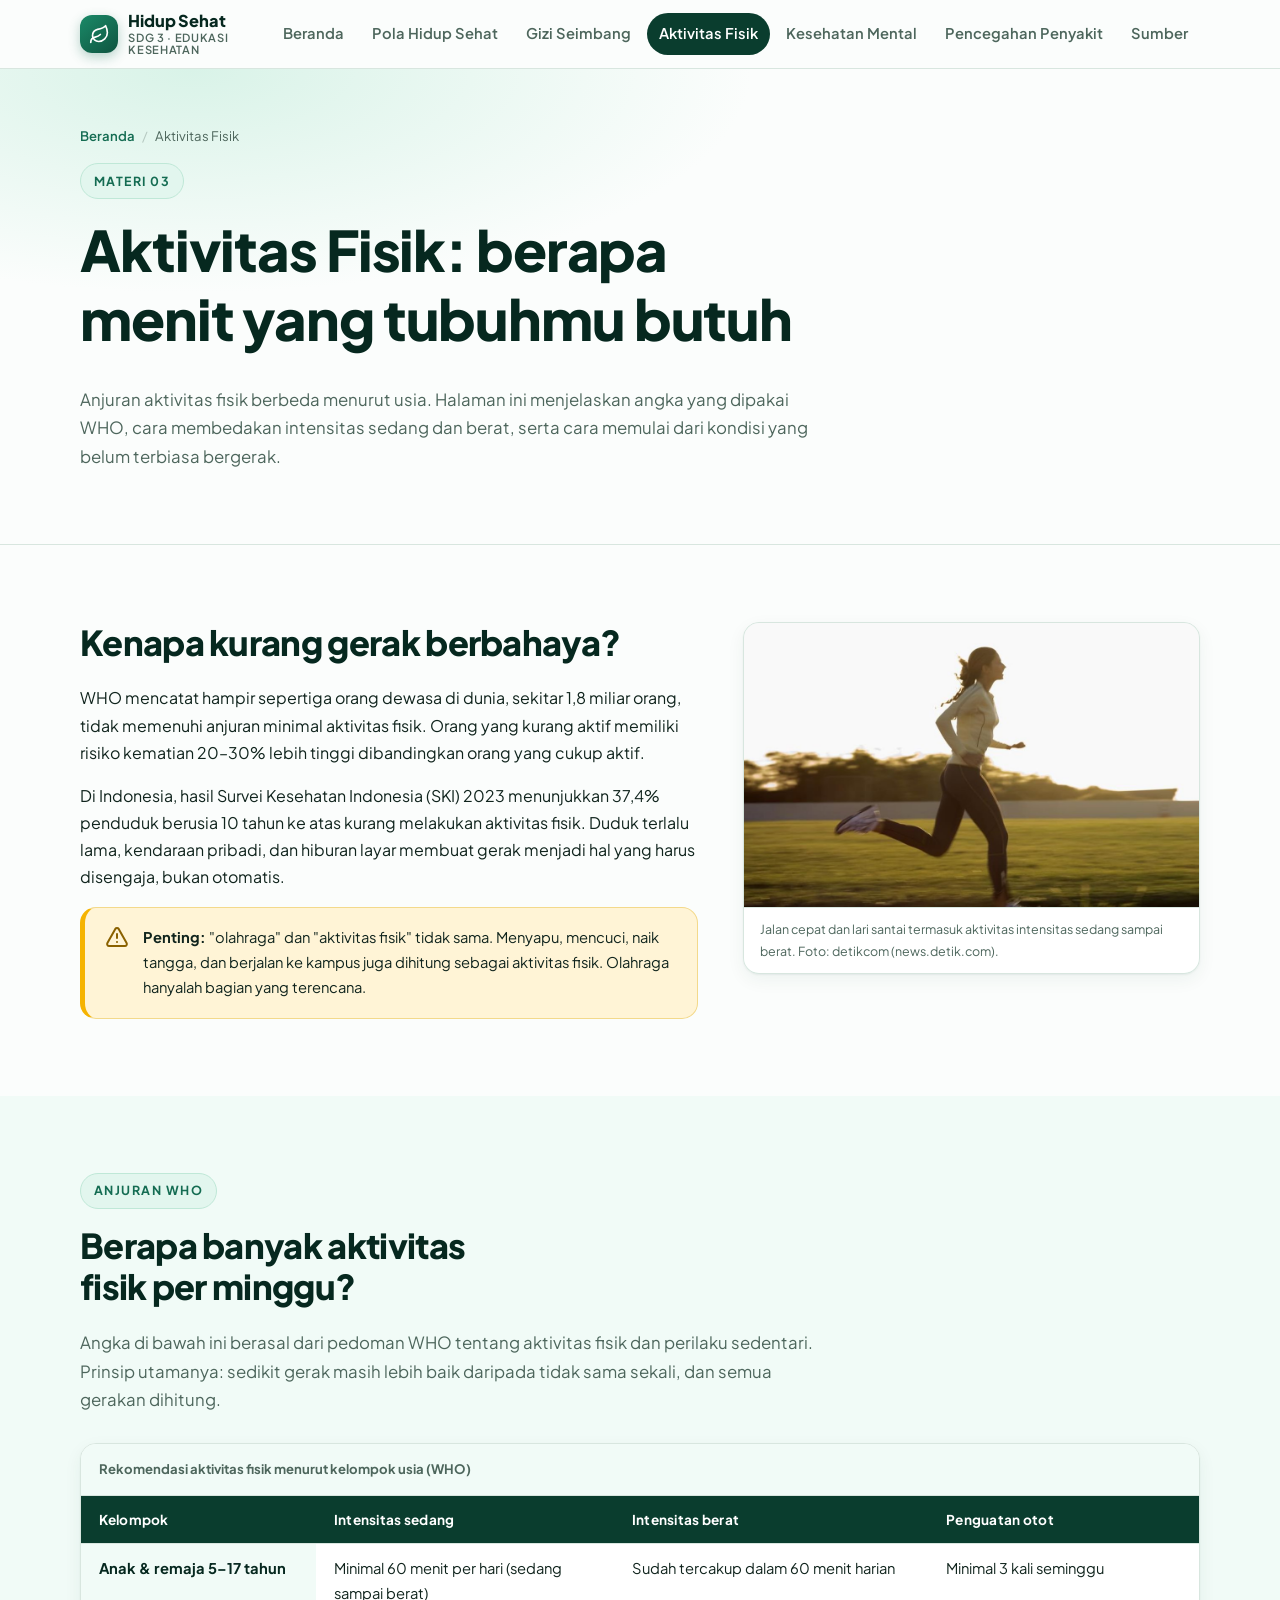
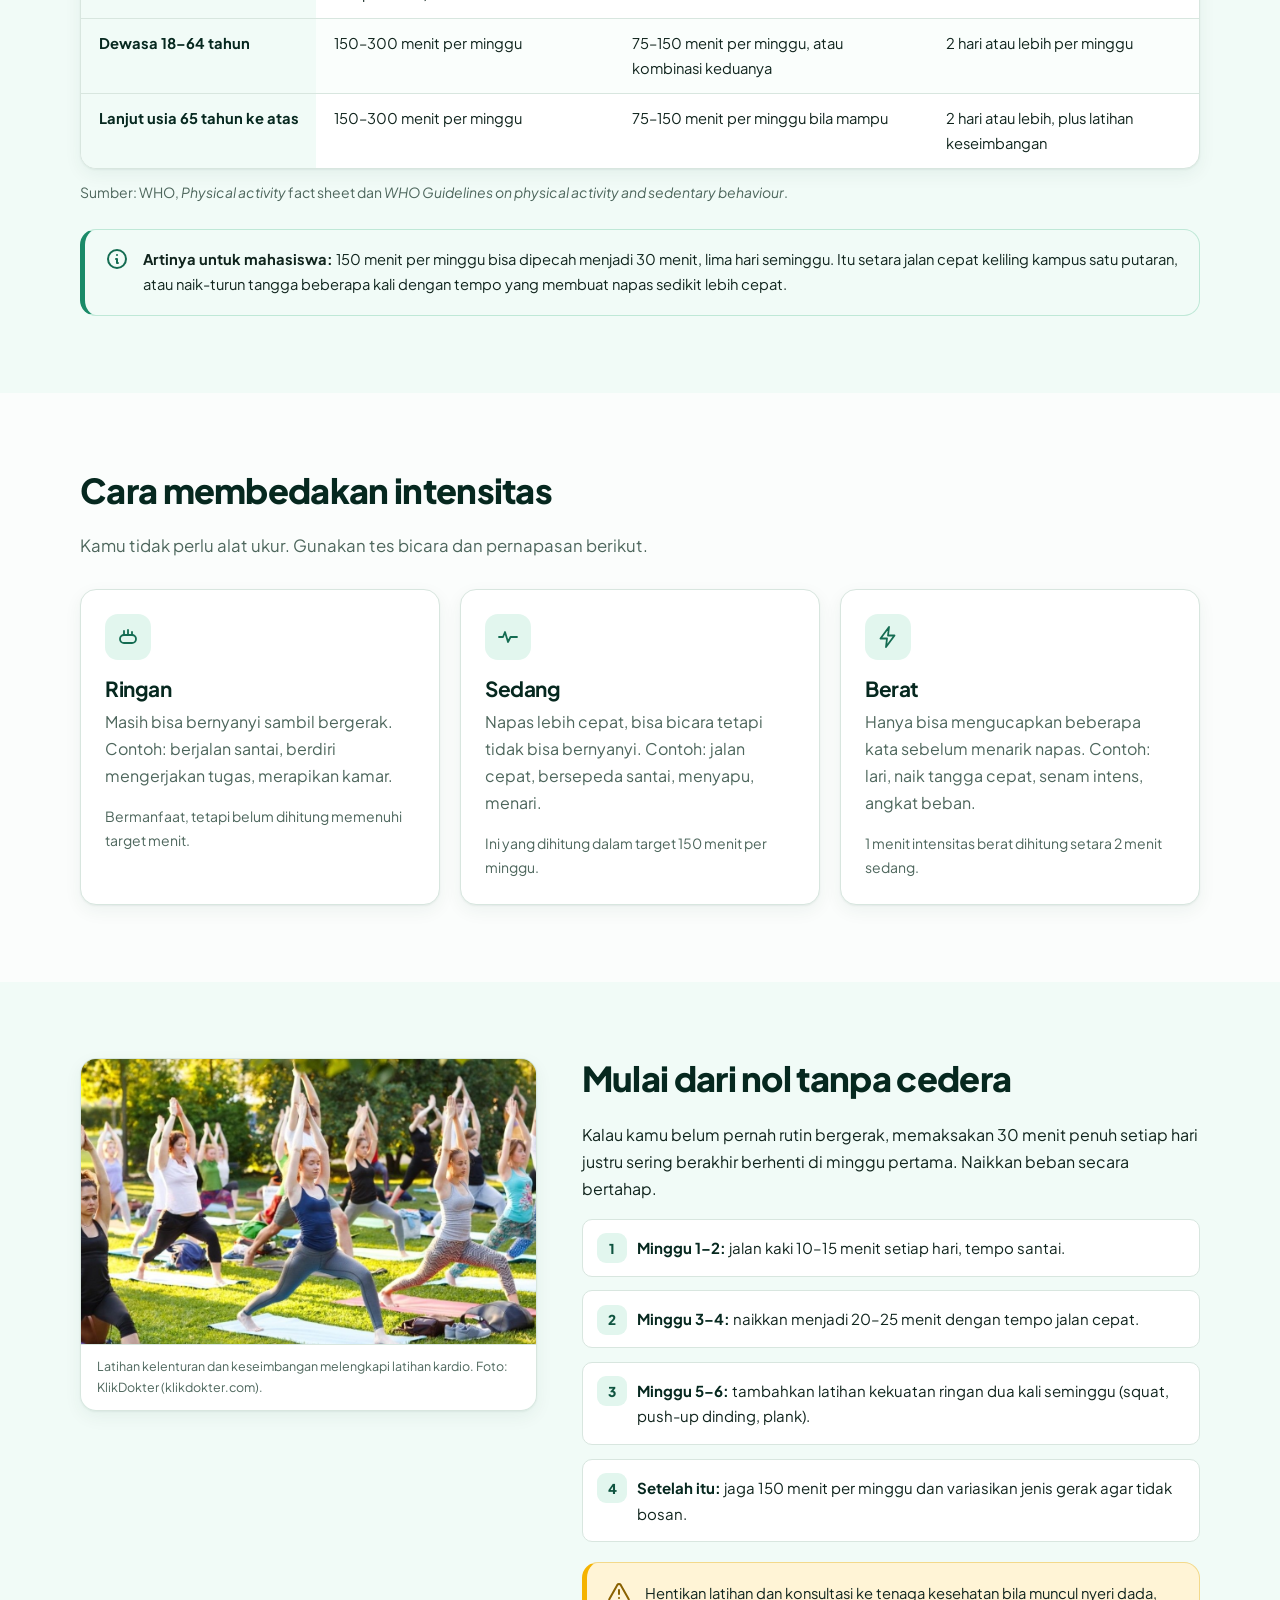
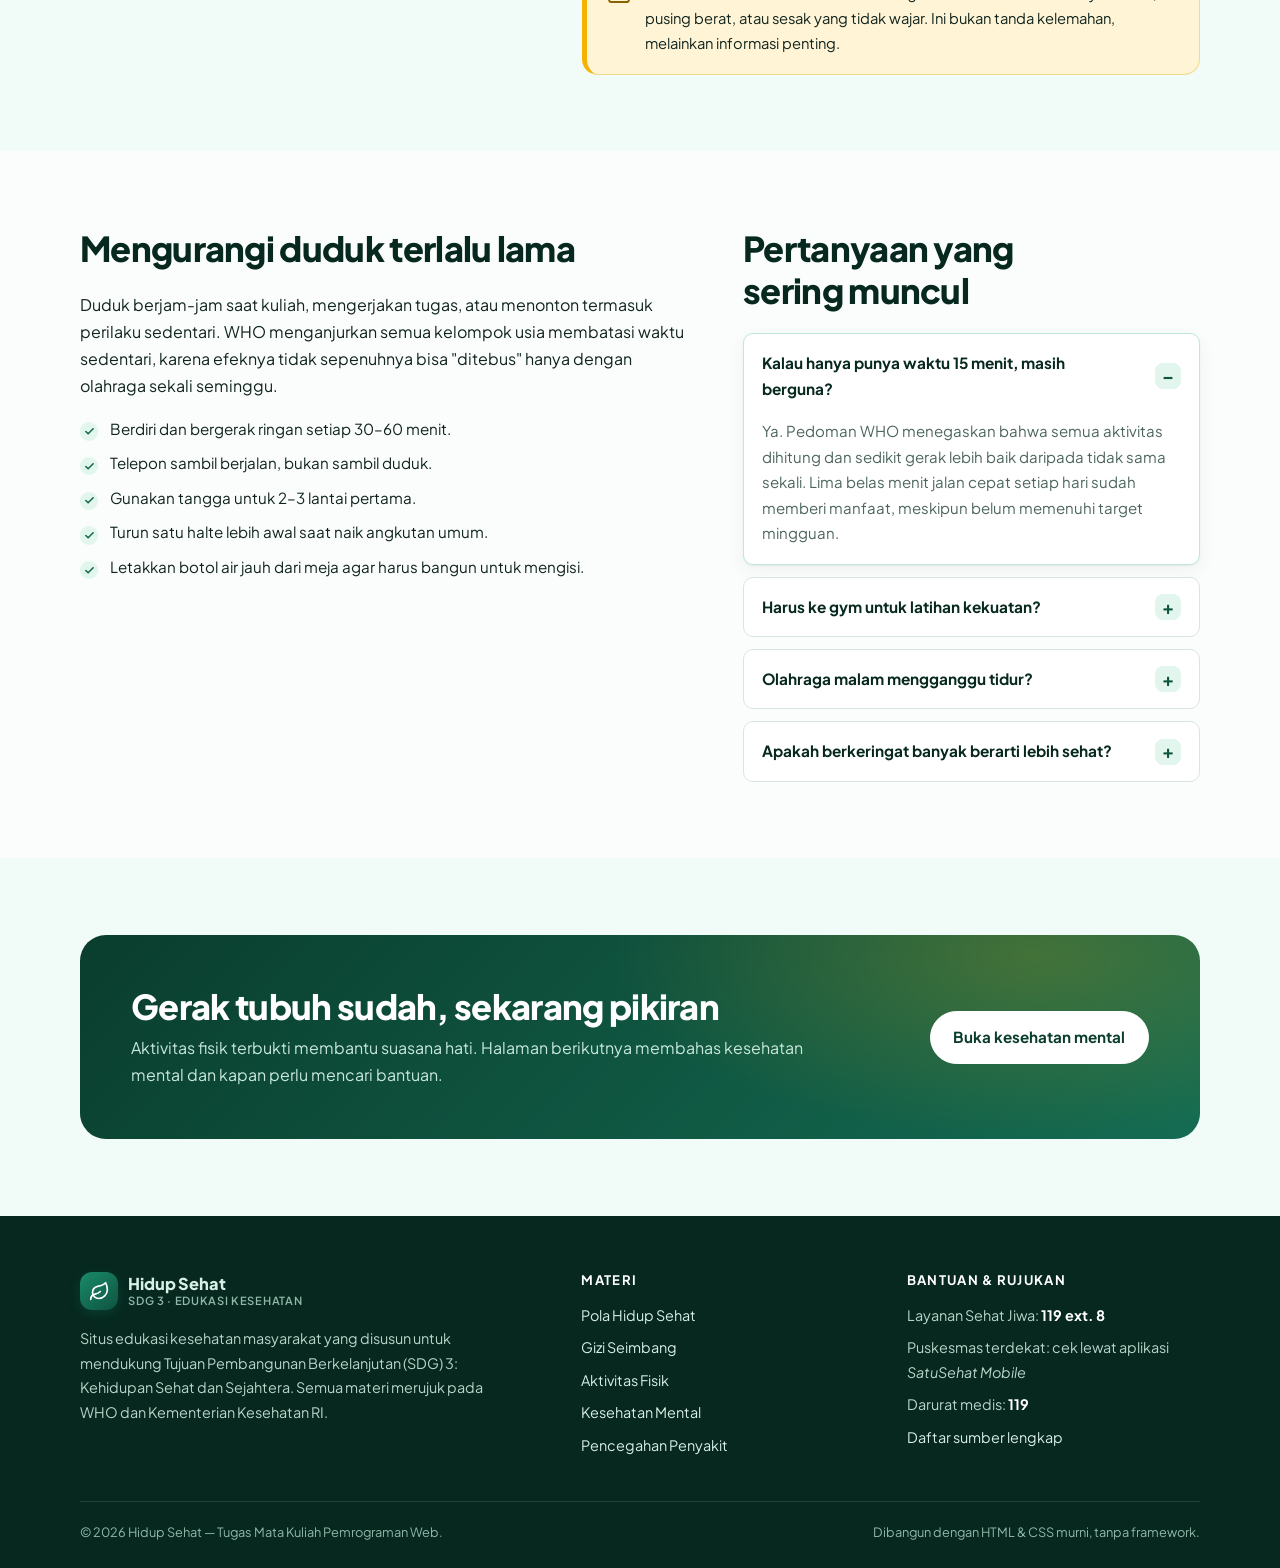
==== commit 45ded02e: "feat: ganti semua foto dengan gambar dari artikel sumber + perbarui kredit" ====
--- a/aktivitas-fisik.html
+++ b/aktivitas-fisik.html
@@ -84,9 +84,9 @@
           </div>
         </div>
         <figure class="gambar-konten">
-          <img src="assets/img/aktivitas-hero.jpg" width="1280" height="861" loading="lazy"
-               alt="Seorang pelari melintasi jalur taman yang dikelilingi pepohonan">
-          <figcaption>Jalan cepat dan lari santai termasuk aktivitas intensitas sedang sampai berat. Foto: Sardaka / Wikimedia Commons, CC BY-SA 4.0.</figcaption>
+          <img src="assets/img/aktivitas-lari.jpg" width="1200" height="676" loading="lazy"
+               alt="Seorang perempuan berlari di lapangan rumput pada sore hari">
+          <figcaption>Jalan cepat dan lari santai termasuk aktivitas intensitas sedang sampai berat. Foto: detikcom (news.detik.com).</figcaption>
         </figure>
       </div>
     </section>
@@ -216,9 +216,9 @@
           </div>
         </div>
         <figure class="gambar-konten">
-          <img src="assets/img/aktivitas-yoga.jpg" width="1280" height="793" loading="lazy"
-               alt="Sekelompok orang mengikuti latihan yoga di taman terbuka">
-          <figcaption>Latihan kelenturan dan keseimbangan melengkapi latihan kardio. Foto: Vuemobi Media / Wikimedia Commons, CC BY-SA 2.0.</figcaption>
+          <img src="assets/img/aktivitas-yoga.jpg" width="1200" height="675" loading="lazy"
+               alt="Sekelompok orang berlatih yoga dengan matras di lapangan rumput">
+          <figcaption>Latihan kelenturan dan keseimbangan melengkapi latihan kardio. Foto: KlikDokter (klikdokter.com).</figcaption>
         </figure>
       </div>
     </section>
--- a/css/style.css
+++ b/css/style.css
@@ -562,6 +562,9 @@
   white-space: nowrap;
 }
 tbody tr:nth-child(even) td { background: #fafefc; }
+
+/* tautan panjang di dalam tabel (URL) harus bisa turun baris */
+tbody td a { word-break: break-word; overflow-wrap: anywhere; }
 
 /* ---------- 11. Kotak catatan ---------- */
 .catatan {
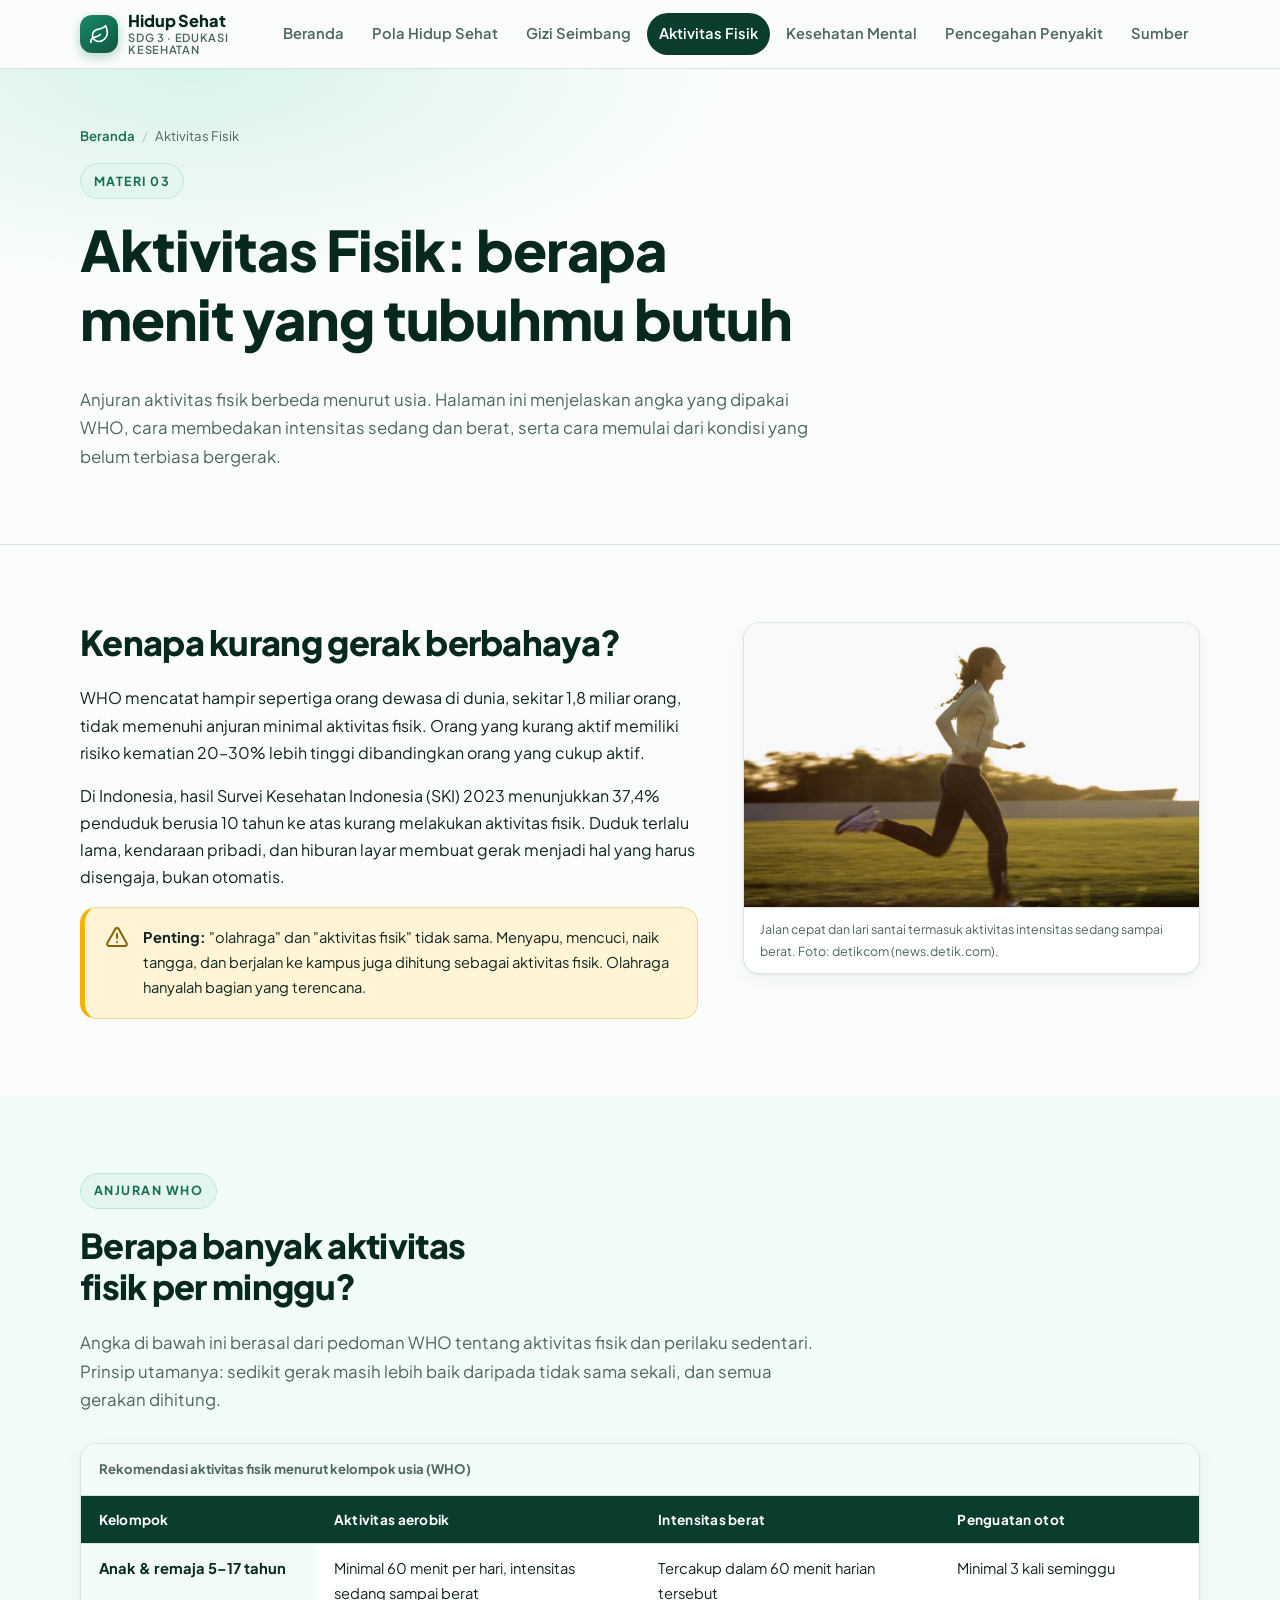
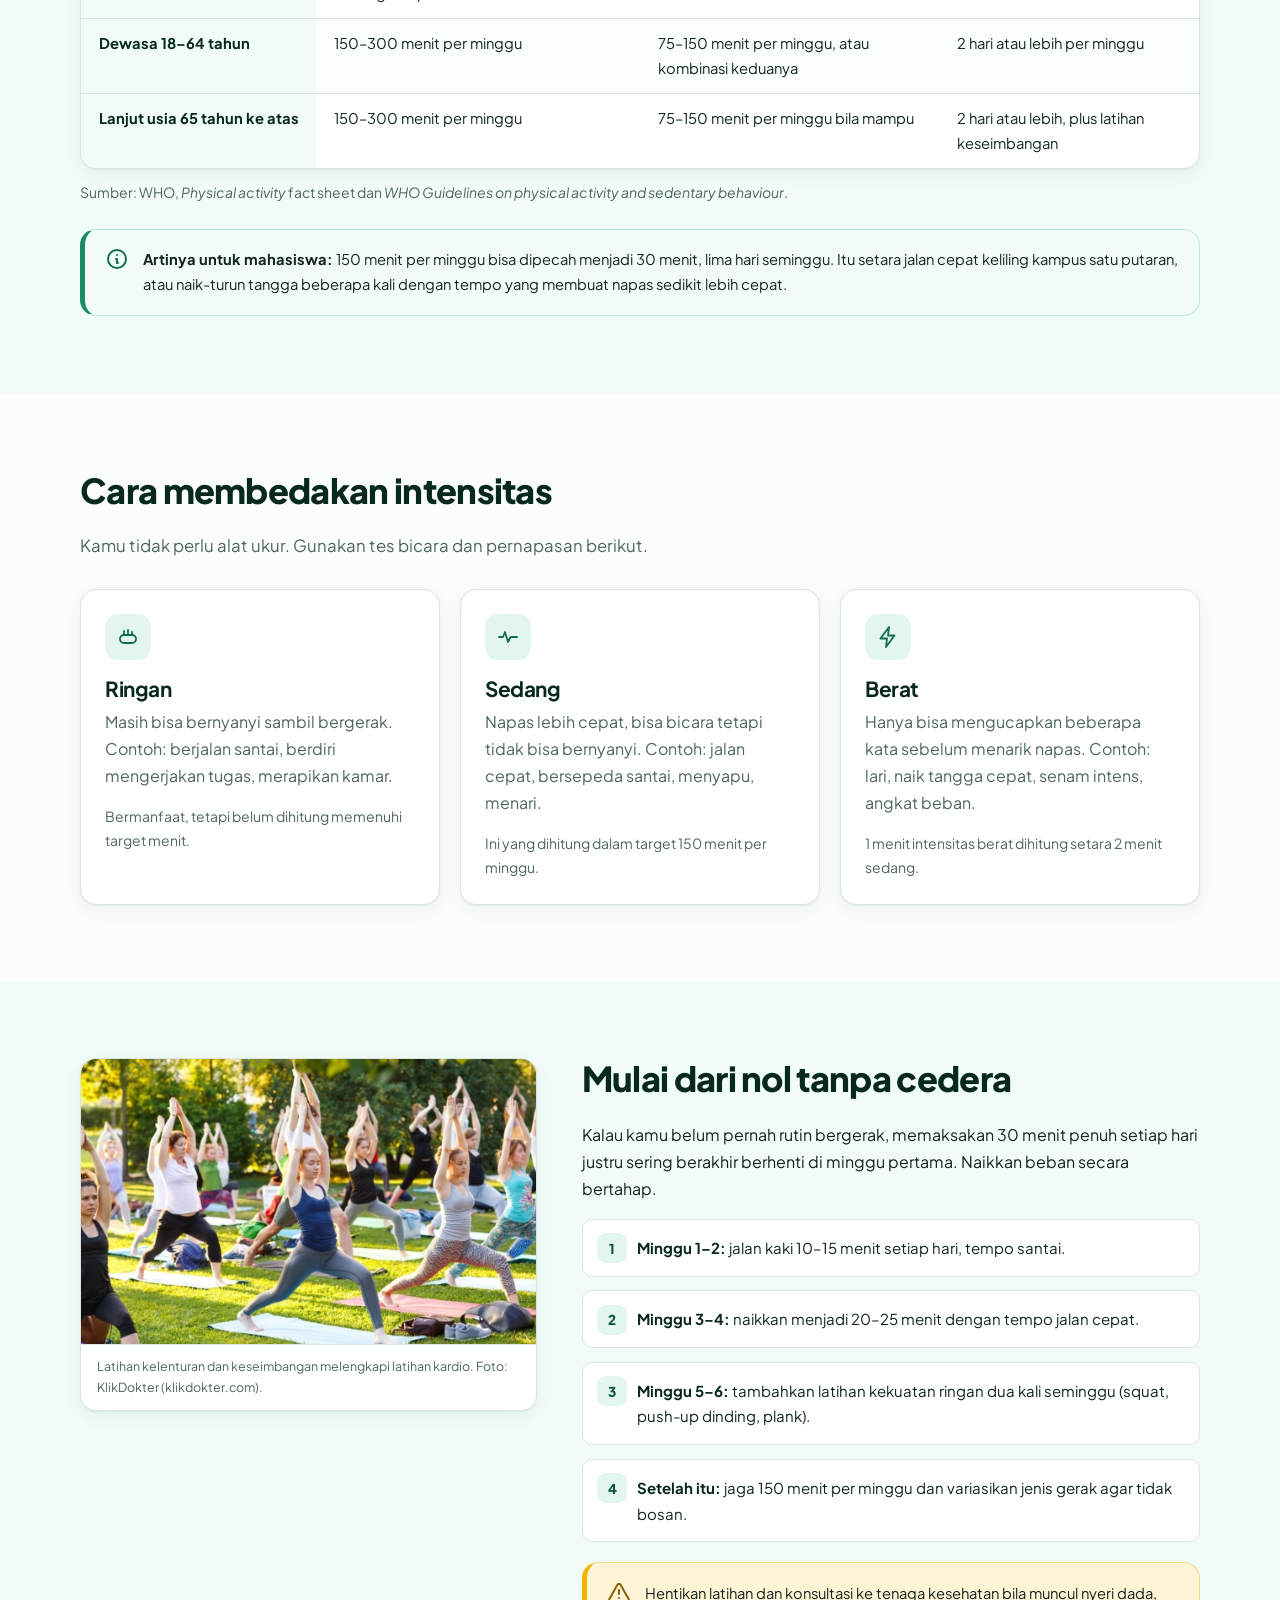
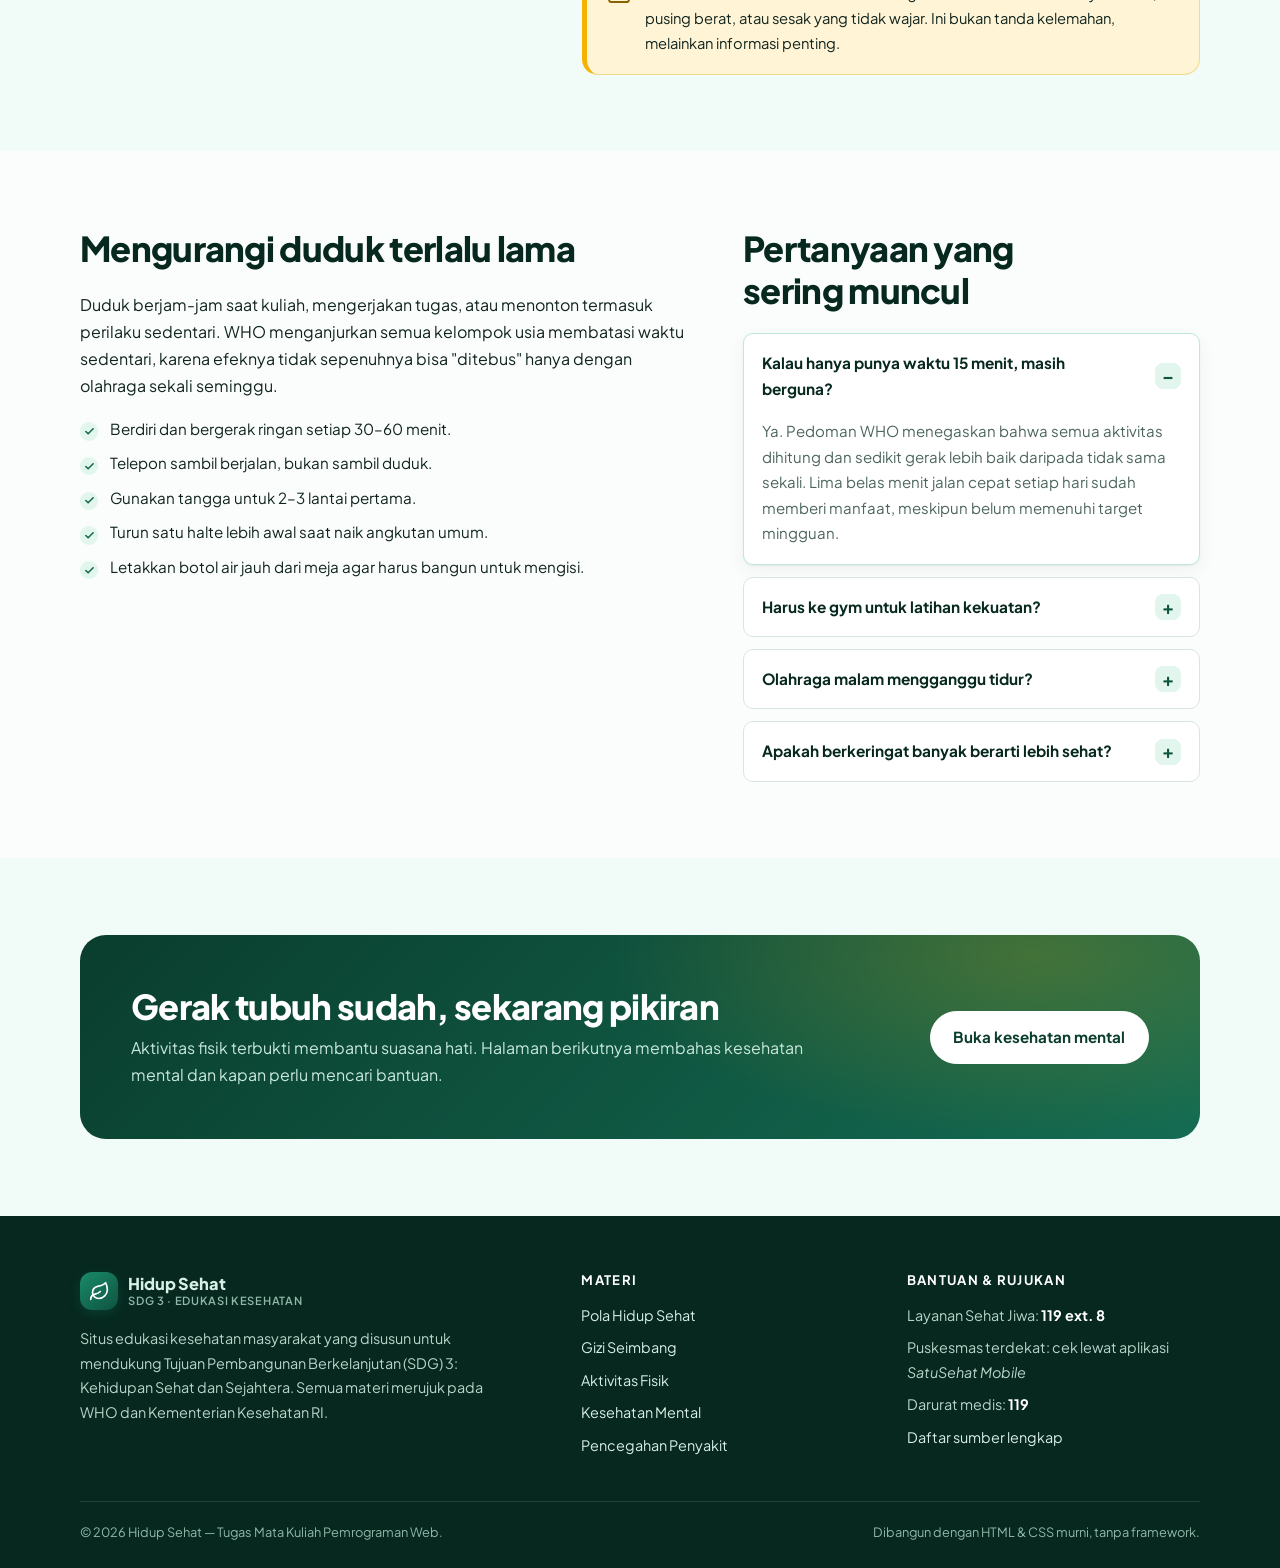
==== commit 5b68a929: "fix(mobile): menu rata kanan, caption tabel selebar kartu, label kolom tepat, teks & target sentuh l" ====
--- a/aktivitas-fisik.html
+++ b/aktivitas-fisik.html
@@ -105,7 +105,7 @@
             <thead>
               <tr>
                 <th scope="col">Kelompok</th>
-                <th scope="col">Intensitas sedang</th>
+                <th scope="col">Aktivitas aerobik</th>
                 <th scope="col">Intensitas berat</th>
                 <th scope="col">Penguatan otot</th>
               </tr>
@@ -113,21 +113,21 @@
             <tbody>
               <tr>
                 <th scope="row">Anak &amp; remaja 5&ndash;17 tahun</th>
-                <td data-label="Kelompok">Minimal 60 menit per hari (sedang sampai berat)</td>
-                <td data-label="Intensitas sedang">Sudah tercakup dalam 60 menit harian</td>
-                <td data-label="Intensitas berat">Minimal 3 kali seminggu</td>
+                <td data-label="Aktivitas aerobik">Minimal 60 menit per hari, intensitas sedang sampai berat</td>
+                <td data-label="Intensitas berat">Tercakup dalam 60 menit harian tersebut</td>
+                <td data-label="Penguatan otot">Minimal 3 kali seminggu</td>
               </tr>
               <tr>
                 <th scope="row">Dewasa 18&ndash;64 tahun</th>
-                <td data-label="Kelompok">150&ndash;300 menit per minggu</td>
-                <td data-label="Intensitas sedang">75&ndash;150 menit per minggu, atau kombinasi keduanya</td>
-                <td data-label="Intensitas berat">2 hari atau lebih per minggu</td>
+                <td data-label="Aktivitas aerobik">150&ndash;300 menit per minggu</td>
+                <td data-label="Intensitas berat">75&ndash;150 menit per minggu, atau kombinasi keduanya</td>
+                <td data-label="Penguatan otot">2 hari atau lebih per minggu</td>
               </tr>
               <tr>
                 <th scope="row">Lanjut usia 65 tahun ke atas</th>
-                <td data-label="Kelompok">150&ndash;300 menit per minggu</td>
-                <td data-label="Intensitas sedang">75&ndash;150 menit per minggu bila mampu</td>
-                <td data-label="Intensitas berat">2 hari atau lebih, plus latihan keseimbangan</td>
+                <td data-label="Aktivitas aerobik">150&ndash;300 menit per minggu</td>
+                <td data-label="Intensitas berat">75&ndash;150 menit per minggu bila mampu</td>
+                <td data-label="Penguatan otot">2 hari atau lebih, plus latihan keseimbangan</td>
               </tr>
             </tbody>
           </table>
--- a/css/style.css
+++ b/css/style.css
@@ -793,7 +793,10 @@
   .footer-grid { grid-template-columns: 1fr 1fr; }
   .footer-grid > div:first-child { grid-column: 1 / -1; }
 
-  .nav-toggle { display: inline-flex; }
+  .nav-toggle { display: inline-flex; margin-left: auto; order: 2; }
+
+  /* pembungkus <nav> tidak lagi ikut flex supaya tombol Menu rata kanan */
+  .situs-header nav { display: contents; }
 
   .nav-menu {
     position: absolute;
@@ -812,6 +815,68 @@
   .nav-menu.buka { display: flex; }
   .nav-menu a { padding: .7rem .9rem; border-radius: var(--radius-sm); }
   .nav-menu a[aria-current="page"] { border-radius: var(--radius-sm); }
+
+  /* di tablet, judul baris tabel boleh turun baris supaya tidak melebar */
+  tbody th { white-space: normal; }
+}
+
+/* Tabel berubah jadi kartu bertumpuk di layar sempit (ponsel & tablet kecil).
+   Batas 700px dipilih karena tabel 5 kolom di halaman Sumber sudah terlalu
+   sempit untuk dibaca di bawah lebar itu. */
+@media (max-width: 700px) {
+  /* tabel di layar kecil: tiap baris jadi kartu bertumpuk */
+  table { min-width: 0; }
+  table, tbody, tr, th, td { display: block; width: 100%; }
+
+  /* caption tetap selebar tabel, bukan menyusut jadi kolom sempit */
+  caption {
+    display: block;
+    width: 100%;
+    padding: .85rem 1rem;
+    font-size: .8125rem;
+    line-height: 1.45;
+    border-bottom: 0;
+  }
+
+  thead { display: none; }
+  tbody tr {
+    padding: .5rem 0 .95rem;
+    border-top: 1px solid var(--garis);
+  }
+  tbody tr:first-child { border-top: 0; }
+  tbody th,
+  tbody td {
+    border: 0;
+    padding: .35rem 1rem;
+    background: transparent !important;
+    white-space: normal;
+  }
+  tbody th {
+    font-size: .9375rem;
+    font-weight: 800;
+    text-transform: none;
+    letter-spacing: 0;
+    color: var(--hijau-800);
+    padding-bottom: .1rem;
+  }
+  /* judul baris (kolom pertama) jadi judul kartu */
+  tbody th:first-child {
+    font-size: 1rem;
+    padding-top: .55rem;
+    padding-bottom: .35rem;
+    border-bottom: 1px dashed var(--hijau-200);
+    margin-bottom: .3rem;
+  }
+  tbody td::before {
+    content: attr(data-label);
+    display: block;
+    font-size: .75rem;
+    font-weight: 700;
+    text-transform: uppercase;
+    letter-spacing: .06em;
+    color: var(--teks-lembut);
+    margin-bottom: .15rem;
+  }
 }
 
 @media (max-width: 560px) {
@@ -823,39 +888,24 @@
   .statistik div { padding: 1.15rem 1rem; }
   .logo span small { display: none; }
 
-  /* tabel di layar kecil: tiap baris jadi kartu bertumpuk */
-  table { min-width: 0; }
-  table, tbody, tr, th, td { display: block; width: 100%; }
-  thead { display: none; }
-  tbody tr {
-    padding: .35rem 0 .85rem;
-    border-top: 1px solid var(--garis);
-  }
-  tbody tr:first-child { border-top: 0; }
-  tbody th,
-  tbody td {
-    border: 0;
-    padding: .3rem 1rem;
-    background: transparent !important;
-    white-space: normal;
-  }
-  tbody th {
-    font-size: .78rem;
-    text-transform: uppercase;
-    letter-spacing: .05em;
-    color: var(--hijau-700);
-  }
-  tbody td::before {
-    content: attr(data-label);
-    display: block;
-    font-size: .72rem;
-    font-weight: 700;
-    text-transform: uppercase;
-    letter-spacing: .05em;
-    color: var(--teks-lembut);
-    margin-bottom: .1rem;
-  }
-  caption { border-bottom: 0; }
+  /* teks dasar sedikit lebih besar supaya nyaman dibaca di HP */
+  body { font-size: 1.0625rem; }
+  .pimpin { font-size: 1.0625rem; }
+  .kecil { font-size: .9375rem; }
+  .gambar-konten figcaption,
+  .hero-gambar figcaption { font-size: .8125rem; line-height: 1.45; }
+  .hero-gambar figcaption { padding: 2.25rem .9rem .6rem; }
+  .eyebrow { font-size: .8125rem; }
+  .situs-footer { font-size: .9375rem; }
+  .footer-bawah { font-size: .875rem; }
+
+  /* target sentuh nyaman: minimal 44px tinggi */
+  .nav-menu a { min-height: 46px; display: flex; align-items: center; }
+  .kartu a.tautan-kartu { min-height: 44px; align-items: center; }
+  tbody td a { min-height: 44px; display: inline-flex; align-items: center; }
+  summary { min-height: 48px; }
+  .situs-footer li a { display: inline-block; padding: .35rem 0; min-height: 32px; }
+  .footer-grid li { margin-bottom: .15rem; }
 }
 
 /* ---------- 19. Hormati preferensi gerak minimal ---------- */
